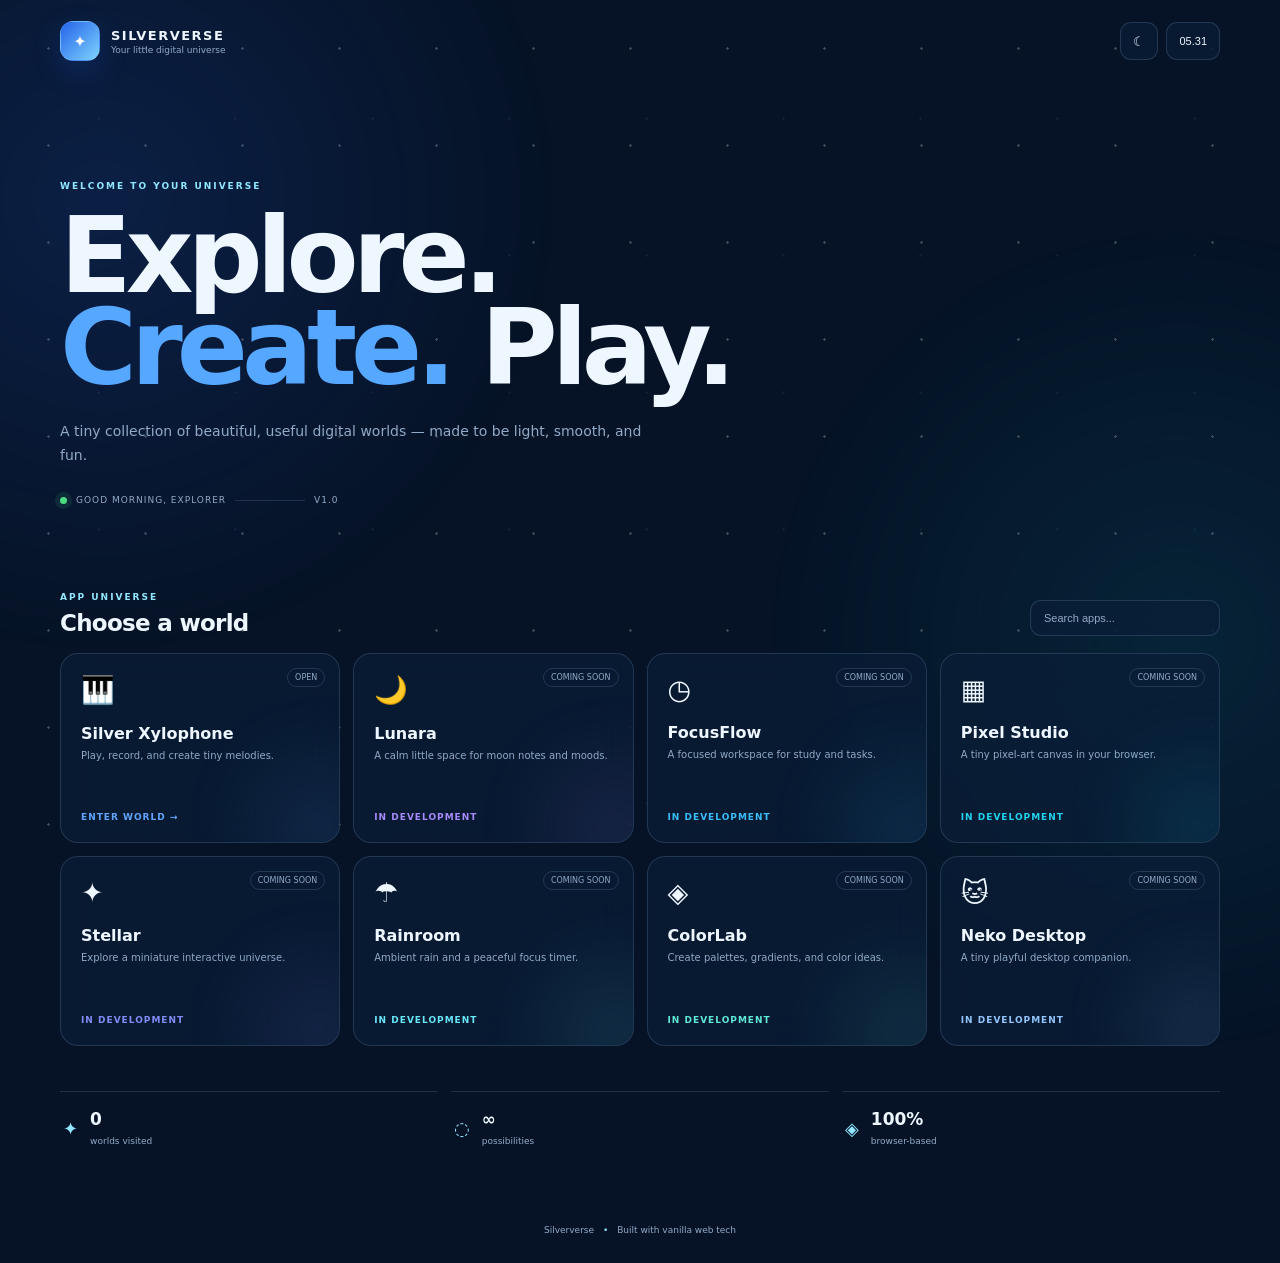
==== index.html @ 39956f0a "Add Silververse website" ====
<!DOCTYPE html>
<html lang="id">
<head>
<meta charset="UTF-8"><meta name="viewport" content="width=device-width,initial-scale=1">
<meta name="theme-color" content="#071a36"><meta name="description" content="Silververse — your little digital universe.">
<title>Silververse</title><link rel="stylesheet" href="style.css">
</head>
<body>
<div class="stars"></div><div class="nebula"></div>
<header class="topbar">
  <a class="brand" href="./"><span class="logo">✦</span><span><b>SILVERVERSE</b><small>Your little digital universe</small></span></a>
  <div class="actions"><button id="theme" class="icon">☾</button><button id="clock" class="clock">00:00</button></div>
</header>
<main>
<section class="hero">
  <span class="eyebrow">WELCOME TO YOUR UNIVERSE</span>
  <h1>Explore.<br><span>Create.</span> Play.</h1>
  <p>A tiny collection of beautiful, useful digital worlds — made to be light, smooth, and fun.</p>
  <div class="hero-line"><span class="pulse"></span><span id="greeting">System online</span><span class="line"></span><span>v1.0</span></div>
</section>
<section class="launcher">
 <div class="section-head"><div><span class="eyebrow">APP UNIVERSE</span><h2>Choose a world</h2></div><input id="search" placeholder="Search apps..." aria-label="Search apps"></div>
 <div id="apps" class="grid"></div>
</section>
<section class="stats">
 <div><span>✦</span><div><b id="visited">0</b><small>worlds visited</small></div></div>
 <div><span>◌</span><div><b>∞</b><small>possibilities</small></div></div>
 <div><span>◈</span><div><b>100%</b><small>browser-based</small></div></div>
</section>
</main>
<footer>Silververse <span>•</span> Built with vanilla web tech</footer>
<script src="app.js"></script>
</body></html>
---- style.css ----
*{box-sizing:border-box} :root{--bg:#061326;--panel:rgba(11,30,57,.68);--text:#eef7ff;--muted:#91aac7;--line:rgba(154,198,241,.17);--blue:#55a7ff;--cyan:#91e7ff}body.light{--bg:#edf6ff;--panel:rgba(255,255,255,.7);--text:#102746;--muted:#66809f;--line:rgba(60,120,180,.16);--blue:#2563eb;--cyan:#0284c7}.stars,.stars:before,.stars:after{position:fixed;inset:0;content:"";pointer-events:none}.stars{background-image:radial-gradient(circle,rgba(255,255,255,.8) 1px,transparent 1.5px);background-size:97px 97px;opacity:.28}.stars:before{background-image:radial-gradient(circle,rgba(145,231,255,.7) 1px,transparent 1.5px);background-size:137px 137px;background-position:30px 50px;opacity:.35}.nebula{position:fixed;inset:-20%;background:radial-gradient(circle at 20% 30%,rgba(37,99,235,.16),transparent 27%),radial-gradient(circle at 80% 65%,rgba(6,182,212,.1),transparent 25%);filter:blur(10px);pointer-events:none}body{margin:0;min-height:100vh;background:var(--bg);color:var(--text);font-family:Inter,system-ui,-apple-system,"Segoe UI",sans-serif}.topbar{height:82px;width:min(1160px,calc(100% - 32px));margin:auto;display:flex;align-items:center;justify-content:space-between;position:relative;z-index:2}.brand{display:flex;gap:11px;align-items:center;text-decoration:none;color:var(--text)}.logo{width:40px;height:40px;border:1px solid var(--line);border-radius:13px;display:grid;place-items:center;background:linear-gradient(135deg,#2563eb,#7dd3fc);box-shadow:0 10px 30px #2563eb33;color:#fff}.brand b{display:block;font-size:13px;letter-spacing:1.5px}.brand small{display:block;color:var(--muted);font-size:9px;margin-top:2px}.actions{display:flex;gap:8px}.icon,.clock{height:38px;border:1px solid var(--line);background:var(--panel);color:var(--text);border-radius:11px;padding:0 12px;backdrop-filter:blur(15px)}.icon{width:38px;padding:0}.clock{font-variant-numeric:tabular-nums;font-size:11px}.hero{width:min(1160px,calc(100% - 32px));margin:auto;padding:92px 0 80px;position:relative;z-index:1}.eyebrow{font-size:9px;font-weight:900;letter-spacing:2px;color:var(--cyan)}h1{font-size:clamp(52px,9vw,105px);line-height:.88;letter-spacing:-6px;margin:17px 0 25px;font-weight:900}h1 span{color:var(--blue)}.hero p{max-width:590px;color:var(--muted);line-height:1.7;font-size:14px}.hero-line{display:flex;align-items:center;gap:9px;margin-top:28px;color:var(--muted);font-size:9px;text-transform:uppercase;letter-spacing:1px}.pulse{width:7px;height:7px;border-radius:50%;background:#4ade80;box-shadow:0 0 0 5px #4ade801a}.line{height:1px;width:70px;background:var(--line)}.launcher{width:min(1160px,calc(100% - 32px));margin:auto;position:relative;z-index:1}.section-head{display:flex;justify-content:space-between;align-items:end;margin-bottom:17px}.section-head h2{margin:6px 0 0;font-size:23px;letter-spacing:-.7px}.section-head input{width:190px;border:1px solid var(--line);background:var(--panel);color:var(--text);outline:none;border-radius:11px;padding:11px 13px;font-size:11px;backdrop-filter:blur(15px)}.section-head input::placeholder{color:var(--muted)}.grid{display:grid;grid-template-columns:repeat(4,1fr);gap:13px}.app-card{position:relative;overflow:hidden;text-decoration:none;color:var(--text);border:1px solid var(--line);background:var(--panel);border-radius:18px;padding:20px;min-height:190px;backdrop-filter:blur(16px);transition:.2s;display:flex;flex-direction:column;justify-content:space-between}.app-card:hover{transform:translateY(-5px);border-color:#65b7ff55;box-shadow:0 18px 50px #0003}.app-card:after{content:"";position:absolute;width:120px;height:120px;border-radius:50%;background:var(--accent);filter:blur(45px);opacity:.13;right:-40px;bottom:-45px}.app-icon{font-size:27px}.app-card h3{margin:18px 0 5px;font-size:16px}.app-card p{margin:0;color:var(--muted);font-size:10px;line-height:1.5}.open{margin-top:15px;color:var(--accent);font-size:9px;font-weight:800;letter-spacing:1px}.badge{position:absolute;right:14px;top:14px;font-size:8px;color:var(--muted);border:1px solid var(--line);border-radius:99px;padding:4px 7px}.stats{width:min(1160px,calc(100% - 32px));margin:45px auto 0;display:grid;grid-template-columns:repeat(3,1fr);gap:13px;position:relative;z-index:1}.stats>div{display:flex;align-items:center;gap:12px;border-top:1px solid var(--line);padding:17px 3px}.stats>div>span{font-size:18px;color:var(--cyan)}.stats b{display:block;font-size:17px}.stats small{color:var(--muted);font-size:9px}.stats{font-variant-numeric:tabular-nums}footer{text-align:center;padding:60px 0 28px;color:var(--muted);font-size:9px}footer span{margin:0 6px;color:var(--cyan)}@media(max-width:800px){.grid{grid-template-columns:repeat(2,1fr)}.hero{padding:65px 0}.section-head{align-items:stretch;gap:15px;flex-direction:column}.section-head input{width:100%}}@media(max-width:480px){.topbar,.hero,.launcher,.stats{width:min(100% - 22px,1160px)}h1{font-size:57px;letter-spacing:-3.5px}.grid{grid-template-columns:1fr 1fr;gap:9px}.app-card{min-height:175px;padding:15px}.stats{grid-template-columns:1fr 1fr}.stats>div:last-child{grid-column:span 2}.clock{display:none}}
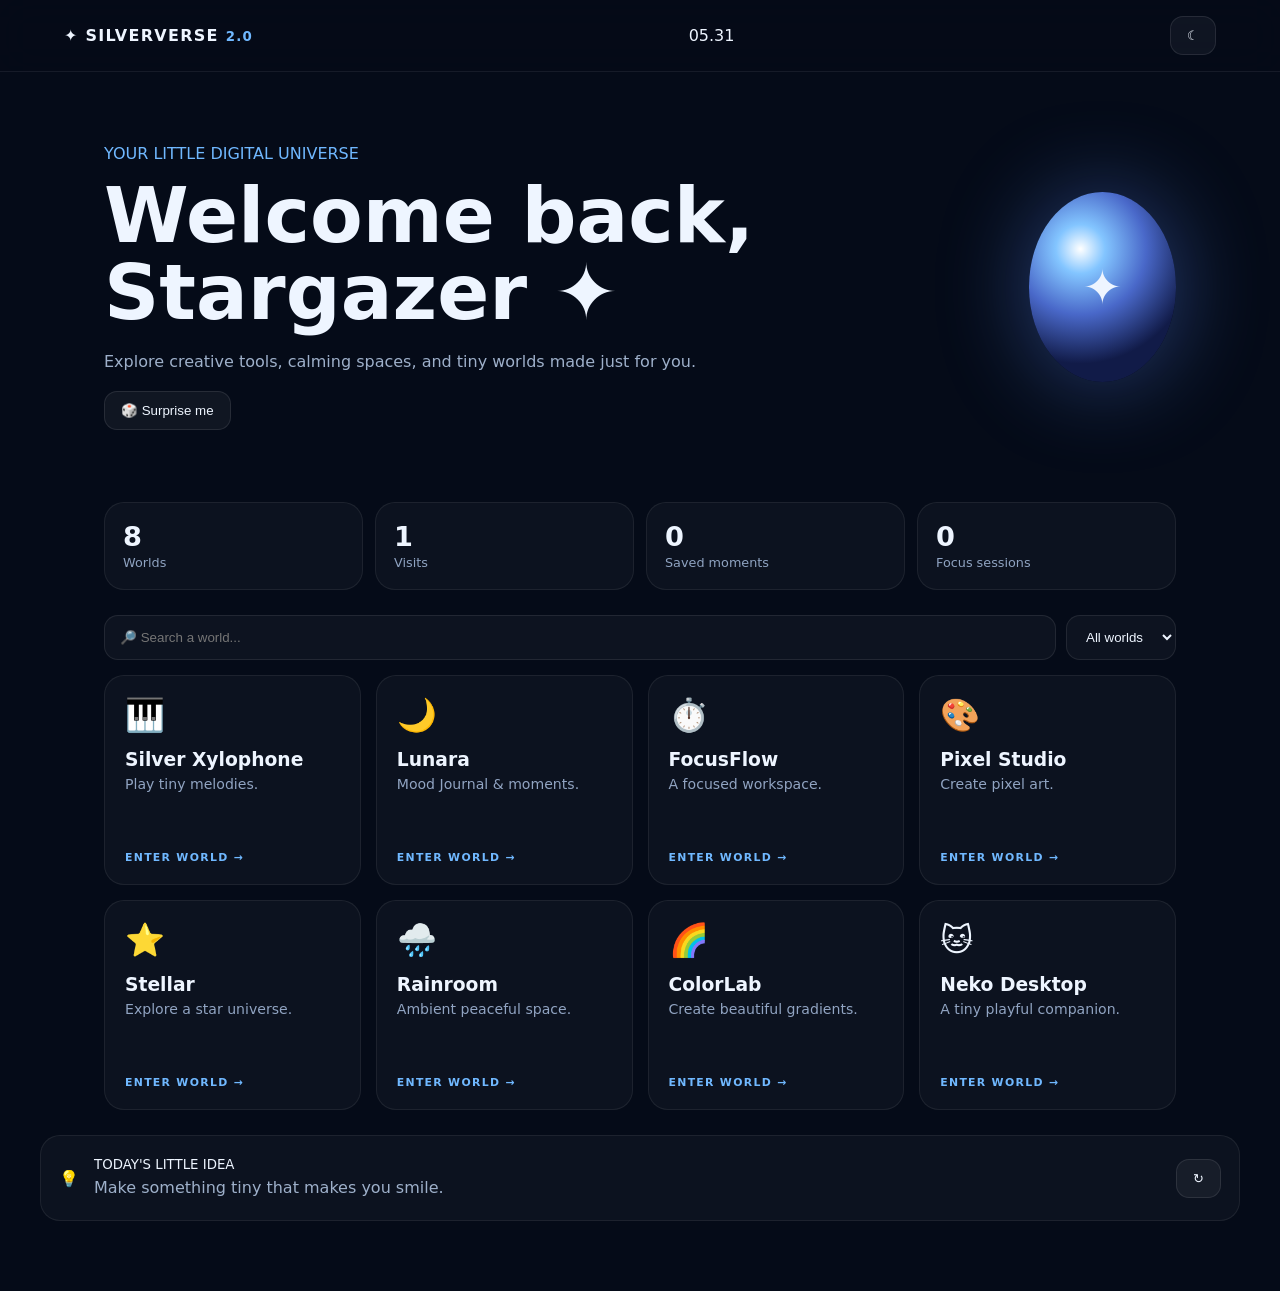
==== commit 4dba291b: "Add files via upload" ====
--- a/index.html
+++ b/index.html
@@ -1,33 +1 @@
-<!DOCTYPE html>
-<html lang="id">
-<head>
-<meta charset="UTF-8"><meta name="viewport" content="width=device-width,initial-scale=1">
-<meta name="theme-color" content="#071a36"><meta name="description" content="Silververse — your little digital universe.">
-<title>Silververse</title><link rel="stylesheet" href="style.css">
-</head>
-<body>
-<div class="stars"></div><div class="nebula"></div>
-<header class="topbar">
-  <a class="brand" href="./"><span class="logo">✦</span><span><b>SILVERVERSE</b><small>Your little digital universe</small></span></a>
-  <div class="actions"><button id="theme" class="icon">☾</button><button id="clock" class="clock">00:00</button></div>
-</header>
-<main>
-<section class="hero">
-  <span class="eyebrow">WELCOME TO YOUR UNIVERSE</span>
-  <h1>Explore.<br><span>Create.</span> Play.</h1>
-  <p>A tiny collection of beautiful, useful digital worlds — made to be light, smooth, and fun.</p>
-  <div class="hero-line"><span class="pulse"></span><span id="greeting">System online</span><span class="line"></span><span>v1.0</span></div>
-</section>
-<section class="launcher">
- <div class="section-head"><div><span class="eyebrow">APP UNIVERSE</span><h2>Choose a world</h2></div><input id="search" placeholder="Search apps..." aria-label="Search apps"></div>
- <div id="apps" class="grid"></div>
-</section>
-<section class="stats">
- <div><span>✦</span><div><b id="visited">0</b><small>worlds visited</small></div></div>
- <div><span>◌</span><div><b>∞</b><small>possibilities</small></div></div>
- <div><span>◈</span><div><b>100%</b><small>browser-based</small></div></div>
-</section>
-</main>
-<footer>Silververse <span>•</span> Built with vanilla web tech</footer>
-<script src="app.js"></script>
-</body></html>+<!doctype html><html lang="id"><head><meta charset="utf-8"><meta name="viewport" content="width=device-width,initial-scale=1"><title>Silververse 2.0</title><link rel="stylesheet" href="style.css"></head><body><header><a href="./">✦ SILVERVERSE <small>2.0</small></a><span id="clock"></span><button id="theme">☾</button></header><main><section class="hero"><div><label>YOUR LITTLE DIGITAL UNIVERSE</label><h1>Welcome back, Stargazer ✦</h1><p>Explore creative tools, calming spaces, and tiny worlds made just for you.</p><button id="surprise">🎲 Surprise me</button></div><div class="orb">✦</div></section><section class="stats"><div><b>8</b><span>Worlds</span></div><div><b id="visits">0</b><span>Visits</span></div><div><b id="moments">0</b><span>Saved moments</span></div><div><b id="focus">0</b><span>Focus sessions</span></div></section><div class="toolbar"><input id="search" placeholder="🔎 Search a world..."><select id="filter"><option value="all">All worlds</option><option value="create">Create</option><option value="calm">Calm</option><option value="focus">Focus</option><option value="play">Play</option></select></div><section id="grid" class="grid"></section><section class="idea">💡 <div><small>TODAY'S LITTLE IDEA</small><p id="idea">Make something tiny that makes you smile.</p></div><button id="newIdea">↻</button></section></main><script src="app.js"></script></body></html>
--- a/style.css
+++ b/style.css
@@ -1 +1 @@
-*{box-sizing:border-box} :root{--bg:#061326;--panel:rgba(11,30,57,.68);--text:#eef7ff;--muted:#91aac7;--line:rgba(154,198,241,.17);--blue:#55a7ff;--cyan:#91e7ff}body.light{--bg:#edf6ff;--panel:rgba(255,255,255,.7);--text:#102746;--muted:#66809f;--line:rgba(60,120,180,.16);--blue:#2563eb;--cyan:#0284c7}.stars,.stars:before,.stars:after{position:fixed;inset:0;content:"";pointer-events:none}.stars{background-image:radial-gradient(circle,rgba(255,255,255,.8) 1px,transparent 1.5px);background-size:97px 97px;opacity:.28}.stars:before{background-image:radial-gradient(circle,rgba(145,231,255,.7) 1px,transparent 1.5px);background-size:137px 137px;background-position:30px 50px;opacity:.35}.nebula{position:fixed;inset:-20%;background:radial-gradient(circle at 20% 30%,rgba(37,99,235,.16),transparent 27%),radial-gradient(circle at 80% 65%,rgba(6,182,212,.1),transparent 25%);filter:blur(10px);pointer-events:none}body{margin:0;min-height:100vh;background:var(--bg);color:var(--text);font-family:Inter,system-ui,-apple-system,"Segoe UI",sans-serif}.topbar{height:82px;width:min(1160px,calc(100% - 32px));margin:auto;display:flex;align-items:center;justify-content:space-between;position:relative;z-index:2}.brand{display:flex;gap:11px;align-items:center;text-decoration:none;color:var(--text)}.logo{width:40px;height:40px;border:1px solid var(--line);border-radius:13px;display:grid;place-items:center;background:linear-gradient(135deg,#2563eb,#7dd3fc);box-shadow:0 10px 30px #2563eb33;color:#fff}.brand b{display:block;font-size:13px;letter-spacing:1.5px}.brand small{display:block;color:var(--muted);font-size:9px;margin-top:2px}.actions{display:flex;gap:8px}.icon,.clock{height:38px;border:1px solid var(--line);background:var(--panel);color:var(--text);border-radius:11px;padding:0 12px;backdrop-filter:blur(15px)}.icon{width:38px;padding:0}.clock{font-variant-numeric:tabular-nums;font-size:11px}.hero{width:min(1160px,calc(100% - 32px));margin:auto;padding:92px 0 80px;position:relative;z-index:1}.eyebrow{font-size:9px;font-weight:900;letter-spacing:2px;color:var(--cyan)}h1{font-size:clamp(52px,9vw,105px);line-height:.88;letter-spacing:-6px;margin:17px 0 25px;font-weight:900}h1 span{color:var(--blue)}.hero p{max-width:590px;color:var(--muted);line-height:1.7;font-size:14px}.hero-line{display:flex;align-items:center;gap:9px;margin-top:28px;color:var(--muted);font-size:9px;text-transform:uppercase;letter-spacing:1px}.pulse{width:7px;height:7px;border-radius:50%;background:#4ade80;box-shadow:0 0 0 5px #4ade801a}.line{height:1px;width:70px;background:var(--line)}.launcher{width:min(1160px,calc(100% - 32px));margin:auto;position:relative;z-index:1}.section-head{display:flex;justify-content:space-between;align-items:end;margin-bottom:17px}.section-head h2{margin:6px 0 0;font-size:23px;letter-spacing:-.7px}.section-head input{width:190px;border:1px solid var(--line);background:var(--panel);color:var(--text);outline:none;border-radius:11px;padding:11px 13px;font-size:11px;backdrop-filter:blur(15px)}.section-head input::placeholder{color:var(--muted)}.grid{display:grid;grid-template-columns:repeat(4,1fr);gap:13px}.app-card{position:relative;overflow:hidden;text-decoration:none;color:var(--text);border:1px solid var(--line);background:var(--panel);border-radius:18px;padding:20px;min-height:190px;backdrop-filter:blur(16px);transition:.2s;display:flex;flex-direction:column;justify-content:space-between}.app-card:hover{transform:translateY(-5px);border-color:#65b7ff55;box-shadow:0 18px 50px #0003}.app-card:after{content:"";position:absolute;width:120px;height:120px;border-radius:50%;background:var(--accent);filter:blur(45px);opacity:.13;right:-40px;bottom:-45px}.app-icon{font-size:27px}.app-card h3{margin:18px 0 5px;font-size:16px}.app-card p{margin:0;color:var(--muted);font-size:10px;line-height:1.5}.open{margin-top:15px;color:var(--accent);font-size:9px;font-weight:800;letter-spacing:1px}.badge{position:absolute;right:14px;top:14px;font-size:8px;color:var(--muted);border:1px solid var(--line);border-radius:99px;padding:4px 7px}.stats{width:min(1160px,calc(100% - 32px));margin:45px auto 0;display:grid;grid-template-columns:repeat(3,1fr);gap:13px;position:relative;z-index:1}.stats>div{display:flex;align-items:center;gap:12px;border-top:1px solid var(--line);padding:17px 3px}.stats>div>span{font-size:18px;color:var(--cyan)}.stats b{display:block;font-size:17px}.stats small{color:var(--muted);font-size:9px}.stats{font-variant-numeric:tabular-nums}footer{text-align:center;padding:60px 0 28px;color:var(--muted);font-size:9px}footer span{margin:0 6px;color:var(--cyan)}@media(max-width:800px){.grid{grid-template-columns:repeat(2,1fr)}.hero{padding:65px 0}.section-head{align-items:stretch;gap:15px;flex-direction:column}.section-head input{width:100%}}@media(max-width:480px){.topbar,.hero,.launcher,.stats{width:min(100% - 22px,1160px)}h1{font-size:57px;letter-spacing:-3.5px}.grid{grid-template-columns:1fr 1fr;gap:9px}.app-card{min-height:175px;padding:15px}.stats{grid-template-columns:1fr 1fr}.stats>div:last-child{grid-column:span 2}.clock{display:none}}+*{box-sizing:border-box}body{margin:0;background:#050b18;color:#eef5ff;font-family:system-ui,sans-serif;min-height:100vh}header{position:sticky;top:0;z-index:3;padding:16px 5%;display:flex;justify-content:space-between;align-items:center;background:#050b18cc;backdrop-filter:blur(18px);border-bottom:1px solid #ffffff12}header a{color:inherit;text-decoration:none;font-weight:900;letter-spacing:.08em}header small,label,.badge{color:#70b8ff}.stars{}.hero{max-width:1200px;margin:auto;min-height:430px;padding:50px 5%;display:flex;align-items:center;justify-content:space-between}.hero h1{font-size:clamp(2.5rem,6vw,5rem);line-height:1;margin:15px 0}.hero p{max-width:600px;color:#9eb0ca;line-height:1.7}.orb{width:190px;height:190px;border-radius:50%;display:grid;place-items:center;font-size:3rem;background:radial-gradient(circle at 35% 30%,#fff,#83c5ff 15%,#4968c9 40%,#111b48 70%);box-shadow:0 0 90px #5b8dff66}.stats,.grid,.toolbar,.idea{max-width:1200px;margin-left:auto;margin-right:auto}.stats{display:grid;grid-template-columns:repeat(4,1fr);gap:12px;padding:0 5%}.stats div,.card,.idea{background:#ffffff08;border:1px solid #ffffff12;border-radius:20px}.stats div{padding:18px}.stats b{display:block;font-size:1.7rem}.stats span{font-size:.8rem;color:#8fa3c1}.toolbar{display:flex;gap:10px;padding:25px 5% 15px}.toolbar input,.toolbar select{padding:13px 15px;border-radius:14px;border:1px solid #ffffff16;background:#ffffff09;color:inherit;outline:none}.toolbar input{flex:1}.grid{padding:0 5%;display:grid;grid-template-columns:repeat(4,1fr);gap:15px}.card{min-height:210px;padding:20px;text-decoration:none;color:inherit;display:flex;flex-direction:column;transition:.25s}.card:hover{transform:translateY(-6px);border-color:#70b8ff55}.icon{font-size:2rem}.card h3{margin:15px 0 6px}.card p{margin:0;color:#91a4c2;font-size:.88rem}.badge{margin-top:auto;padding-top:18px;font-size:.68rem;font-weight:900;letter-spacing:.12em}.idea{margin-top:25px;margin-bottom:70px;padding:18px;display:flex;align-items:center;gap:15px}.idea p{margin:5px 0;color:#9eb0ca}.idea button{margin-left:auto}button{cursor:pointer;border:1px solid #ffffff18;border-radius:13px;padding:11px 16px;background:#ffffff0c;color:inherit}@media(max-width:850px){.grid{grid-template-columns:repeat(2,1fr)}.stats{grid-template-columns:repeat(2,1fr)}}@media(max-width:560px){.hero{display:block}.orb{margin:35px auto}.grid{grid-template-columns:1fr}.toolbar{display:block}.toolbar>*{width:100%;margin-bottom:8px}}
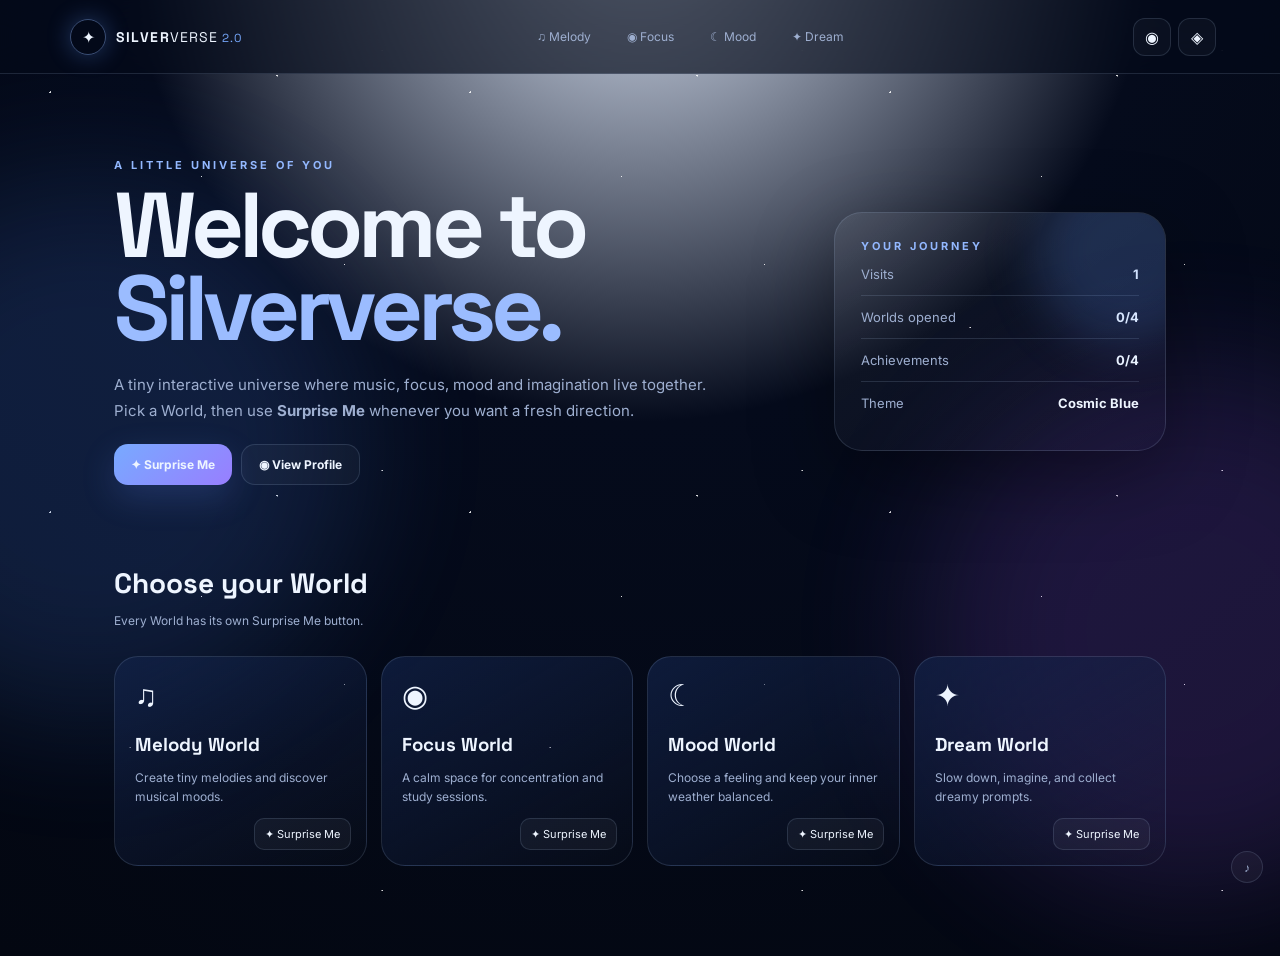
==== commit 8ed5f264: "Add files via upload" ====
--- a/index.html
+++ b/index.html
@@ -1 +1,43 @@
-<!doctype html><html lang="id"><head><meta charset="utf-8"><meta name="viewport" content="width=device-width,initial-scale=1"><title>Silververse 2.0</title><link rel="stylesheet" href="style.css"></head><body><header><a href="./">✦ SILVERVERSE <small>2.0</small></a><span id="clock"></span><button id="theme">☾</button></header><main><section class="hero"><div><label>YOUR LITTLE DIGITAL UNIVERSE</label><h1>Welcome back, Stargazer ✦</h1><p>Explore creative tools, calming spaces, and tiny worlds made just for you.</p><button id="surprise">🎲 Surprise me</button></div><div class="orb">✦</div></section><section class="stats"><div><b>8</b><span>Worlds</span></div><div><b id="visits">0</b><span>Visits</span></div><div><b id="moments">0</b><span>Saved moments</span></div><div><b id="focus">0</b><span>Focus sessions</span></div></section><div class="toolbar"><input id="search" placeholder="🔎 Search a world..."><select id="filter"><option value="all">All worlds</option><option value="create">Create</option><option value="calm">Calm</option><option value="focus">Focus</option><option value="play">Play</option></select></div><section id="grid" class="grid"></section><section class="idea">💡 <div><small>TODAY'S LITTLE IDEA</small><p id="idea">Make something tiny that makes you smile.</p></div><button id="newIdea">↻</button></section></main><script src="app.js"></script></body></html>+<!doctype html>
+<html lang="en">
+<head>
+  <meta charset="utf-8">
+  <meta name="viewport" content="width=device-width,initial-scale=1">
+  <meta name="theme-color" content="#07152f">
+  <meta name="description" content="Silververse 2.0 — an interactive collection of musical, focus, mood and dream worlds.">
+  <title>Silververse 2.0</title>
+  <link rel="stylesheet" href="style.css">
+</head>
+<body>
+  <div class="stars" aria-hidden="true"></div>
+  <div class="aurora a1" aria-hidden="true"></div>
+  <div class="aurora a2" aria-hidden="true"></div>
+
+  <header class="topbar">
+    <button class="brand" id="homeBtn" aria-label="Silververse home">
+      <span class="brand-orb">✦</span>
+      <span><b>SILVER</b>VERSE<small>2.0</small></span>
+    </button>
+    <nav id="worldNav" aria-label="World navigation"></nav>
+    <div class="top-actions">
+      <button class="icon-btn" id="profileBtn" title="Profile">◉</button>
+      <button class="icon-btn" id="themeBtn" title="Theme Studio">◈</button>
+    </div>
+  </header>
+
+  <main id="app"></main>
+
+  <div class="teleport" id="teleport" aria-hidden="true">
+    <div class="teleport-ring"></div><div class="teleport-core">✦</div>
+  </div>
+
+  <div class="modal-backdrop" id="modalBackdrop">
+    <section class="modal" id="modal" role="dialog" aria-modal="true"></section>
+  </div>
+
+  <div class="toast" id="toast"></div>
+  <div class="sound-dot" id="soundDot" title="Sound effects">♪</div>
+
+  <script src="script.js"></script>
+</body>
+</html>
--- a/style.css
+++ b/style.css
@@ -1 +1,81 @@
-*{box-sizing:border-box}body{margin:0;background:#050b18;color:#eef5ff;font-family:system-ui,sans-serif;min-height:100vh}header{position:sticky;top:0;z-index:3;padding:16px 5%;display:flex;justify-content:space-between;align-items:center;background:#050b18cc;backdrop-filter:blur(18px);border-bottom:1px solid #ffffff12}header a{color:inherit;text-decoration:none;font-weight:900;letter-spacing:.08em}header small,label,.badge{color:#70b8ff}.stars{}.hero{max-width:1200px;margin:auto;min-height:430px;padding:50px 5%;display:flex;align-items:center;justify-content:space-between}.hero h1{font-size:clamp(2.5rem,6vw,5rem);line-height:1;margin:15px 0}.hero p{max-width:600px;color:#9eb0ca;line-height:1.7}.orb{width:190px;height:190px;border-radius:50%;display:grid;place-items:center;font-size:3rem;background:radial-gradient(circle at 35% 30%,#fff,#83c5ff 15%,#4968c9 40%,#111b48 70%);box-shadow:0 0 90px #5b8dff66}.stats,.grid,.toolbar,.idea{max-width:1200px;margin-left:auto;margin-right:auto}.stats{display:grid;grid-template-columns:repeat(4,1fr);gap:12px;padding:0 5%}.stats div,.card,.idea{background:#ffffff08;border:1px solid #ffffff12;border-radius:20px}.stats div{padding:18px}.stats b{display:block;font-size:1.7rem}.stats span{font-size:.8rem;color:#8fa3c1}.toolbar{display:flex;gap:10px;padding:25px 5% 15px}.toolbar input,.toolbar select{padding:13px 15px;border-radius:14px;border:1px solid #ffffff16;background:#ffffff09;color:inherit;outline:none}.toolbar input{flex:1}.grid{padding:0 5%;display:grid;grid-template-columns:repeat(4,1fr);gap:15px}.card{min-height:210px;padding:20px;text-decoration:none;color:inherit;display:flex;flex-direction:column;transition:.25s}.card:hover{transform:translateY(-6px);border-color:#70b8ff55}.icon{font-size:2rem}.card h3{margin:15px 0 6px}.card p{margin:0;color:#91a4c2;font-size:.88rem}.badge{margin-top:auto;padding-top:18px;font-size:.68rem;font-weight:900;letter-spacing:.12em}.idea{margin-top:25px;margin-bottom:70px;padding:18px;display:flex;align-items:center;gap:15px}.idea p{margin:5px 0;color:#9eb0ca}.idea button{margin-left:auto}button{cursor:pointer;border:1px solid #ffffff18;border-radius:13px;padding:11px 16px;background:#ffffff0c;color:inherit}@media(max-width:850px){.grid{grid-template-columns:repeat(2,1fr)}.stats{grid-template-columns:repeat(2,1fr)}}@media(max-width:560px){.hero{display:block}.orb{margin:35px auto}.grid{grid-template-columns:1fr}.toolbar{display:block}.toolbar>*{width:100%;margin-bottom:8px}}+@import url('https://fonts.googleapis.com/css2?family=Inter:wght@400;500;600;700;800&family=Space+Grotesk:wght@500;600;700&display=swap');
+
+:root{
+  --bg:#050b1c;--panel:rgba(13,25,54,.72);--panel2:rgba(18,34,72,.72);
+  --text:#eef5ff;--muted:#9eafd0;--accent:#78aaff;--accent2:#b28cff;
+  --line:rgba(190,215,255,.14);--shadow:0 24px 80px rgba(0,0,0,.35);
+}
+*{box-sizing:border-box}
+html{scroll-behavior:smooth}
+body{margin:0;min-height:100vh;background:radial-gradient(circle at 50% -10%,#172f65 0,#080f27 42%,#030711 100%);color:var(--text);font-family:Inter,sans-serif;overflow-x:hidden}
+button{font:inherit;color:inherit}
+button,a{ -webkit-tap-highlight-color:transparent }
+button{cursor:pointer}
+.stars{position:fixed;inset:0;pointer-events:none;opacity:.85;z-index:-2;background-image:
+ radial-gradient(2px 2px at 12% 22%,#fff 45%,transparent 50%),
+ radial-gradient(1.5px 1.5px at 31% 78%,#fff 45%,transparent 50%),
+ radial-gradient(2px 2px at 66% 18%,#fff 45%,transparent 50%),
+ radial-gradient(1px 1px at 82% 63%,#fff 45%,transparent 50%),
+ radial-gradient(1.5px 1.5px at 91% 12%,#fff 45%,transparent 50%),
+ radial-gradient(1px 1px at 48% 42%,#fff 45%,transparent 50%);
+ background-size:420px 420px;animation:drift 28s linear infinite}
+.stars:after{content:"";position:absolute;inset:-50%;background-image:radial-gradient(1px 1px at 20% 30%,#b9d5ff 45%,transparent 50%),radial-gradient(1px 1px at 70% 60%,#fff 45%,transparent 50%);background-size:260px 260px;animation:drift 45s linear reverse infinite}
+@keyframes drift{to{transform:translate3d(80px,60px,0)}}
+.aurora{position:fixed;width:42vw;height:42vw;border-radius:50%;filter:blur(70px);opacity:.16;pointer-events:none;z-index:-1;animation:float 12s ease-in-out infinite alternate}
+.a1{background:#4f8cff;left:-14vw;top:20vh}.a2{background:#a25cff;right:-14vw;bottom:0;animation-delay:-4s}
+@keyframes float{to{transform:translate(6vw,-4vh) scale(1.12)}}
+
+.topbar{height:74px;display:flex;align-items:center;justify-content:space-between;padding:0 5vw;position:sticky;top:0;z-index:30;background:rgba(4,10,25,.65);backdrop-filter:blur(20px);border-bottom:1px solid var(--line)}
+.brand{display:flex;align-items:center;gap:10px;background:none;border:0;text-align:left}
+.brand-orb{width:36px;height:36px;border:1px solid #8eb7ff66;border-radius:50%;display:grid;place-items:center;box-shadow:0 0 24px #5f93ff55}
+.brand b{font-family:"Space Grotesk";letter-spacing:1.5px}.brand span span{font-family:"Space Grotesk"}
+.brand>span:last-child{font-family:"Space Grotesk";font-size:14px;letter-spacing:1px}.brand small{color:var(--accent);margin-left:4px}
+#worldNav{display:flex;gap:8px;align-items:center}
+.nav-world{border:1px solid transparent;background:transparent;padding:9px 13px;border-radius:999px;color:var(--muted);font-size:12px}
+.nav-world:hover,.nav-world.active{color:#fff;background:#ffffff0c;border-color:var(--line)}
+.top-actions{display:flex;gap:7px}.icon-btn{width:38px;height:38px;border:1px solid var(--line);background:#ffffff08;border-radius:12px}
+.icon-btn:hover{background:#ffffff12;transform:translateY(-1px)}
+
+#app{max-width:1180px;margin:auto;padding:44px 5vw 90px}
+.hero{padding:40px 0 30px;display:grid;grid-template-columns:1.35fr .65fr;gap:30px;align-items:center}
+.eyebrow{font-size:11px;letter-spacing:3px;text-transform:uppercase;color:#93b8ff;font-weight:700}
+h1{font-family:"Space Grotesk";font-size:clamp(48px,8vw,92px);line-height:.9;letter-spacing:-5px;margin:12px 0 22px}
+h1 span{color:#9bbcff}.lead{max-width:620px;color:var(--muted);line-height:1.75;font-size:15px}
+.hero-card{padding:26px;border:1px solid var(--line);background:linear-gradient(145deg,#ffffff0e,#ffffff03);border-radius:28px;box-shadow:var(--shadow);position:relative;overflow:hidden}
+.hero-card:before{content:"";position:absolute;width:180px;height:180px;border-radius:50%;background:#6799ff33;filter:blur(25px);right:-50px;top:-50px}
+.stat{display:flex;justify-content:space-between;padding:13px 0;border-bottom:1px solid var(--line);font-size:13px}.stat:last-child{border:0}.stat span{color:var(--muted)}
+.section-title{display:flex;justify-content:space-between;align-items:end;margin:30px 0 16px}.section-title h2{font-family:"Space Grotesk";font-size:28px;margin:0}.section-title p{color:var(--muted);font-size:12px}
+
+.world-grid{display:grid;grid-template-columns:repeat(4,1fr);gap:14px}
+.world-card{min-height:210px;padding:20px;border:1px solid var(--line);border-radius:24px;background:linear-gradient(150deg,var(--panel2),#ffffff03);position:relative;overflow:hidden;transition:.25s}
+.world-card:hover{transform:translateY(-5px);border-color:#8ab1ff55;box-shadow:0 20px 55px #0004}
+.world-icon{font-size:30px}.world-card h3{margin:20px 0 8px;font-family:"Space Grotesk"}.world-card p{font-size:12px;color:var(--muted);line-height:1.6}
+.world-card .surprise{position:absolute;bottom:15px;right:15px;border:1px solid var(--line);background:#ffffff0b;padding:8px 10px;border-radius:10px;font-size:11px}
+
+.world-view{animation:pageIn .55s cubic-bezier(.2,.8,.2,1)}@keyframes pageIn{from{opacity:0;transform:translateY(14px) scale(.99)}to{opacity:1;transform:none}}
+.world-head{display:flex;justify-content:space-between;align-items:start;gap:20px;margin:25px 0}
+.world-head h1{font-size:clamp(46px,7vw,76px);margin:5px 0 12px}.world-head .lead{max-width:650px}
+.primary,.ghost{border-radius:14px;padding:12px 17px;border:1px solid var(--line);font-weight:700;font-size:12px}
+.primary{background:linear-gradient(135deg,#78aaff,#987eff);border:0;box-shadow:0 12px 35px #668cff33}.ghost{background:#ffffff08}
+.world-toolbar{display:flex;gap:9px;flex-wrap:wrap;margin:20px 0}.toolbar-btn{border:1px solid var(--line);background:#ffffff08;padding:10px 13px;border-radius:12px;font-size:12px}
+.feature-panel{border:1px solid var(--line);background:var(--panel);border-radius:28px;padding:26px;box-shadow:var(--shadow)}
+.feature-panel h2{font-family:"Space Grotesk";margin-top:0}.feature-panel p{color:var(--muted);line-height:1.7}
+.meter{height:10px;background:#ffffff0a;border-radius:99px;overflow:hidden}.meter i{display:block;height:100%;width:0;background:linear-gradient(90deg,#70a5ff,#bd91ff);transition:width .6s}
+.mini-grid{display:grid;grid-template-columns:repeat(3,1fr);gap:12px;margin-top:15px}.mini{padding:17px;border:1px solid var(--line);border-radius:18px;background:#ffffff06}.mini b{font-family:"Space Grotesk";display:block;margin-bottom:6px}.mini span{font-size:11px;color:var(--muted)}
+
+.teleport{position:fixed;inset:0;background:#020612e8;z-index:100;display:none;place-items:center;pointer-events:none}
+.teleport.show{display:grid;animation:fade .7s ease}.teleport-ring{width:260px;height:260px;border:2px solid #91baff99;border-radius:50%;box-shadow:0 0 70px #659aff77,inset 0 0 70px #659aff44;animation:warp .7s cubic-bezier(.2,.8,.2,1)}
+.teleport-core{position:absolute;font-size:32px;color:#d8e7ff;animation:pulse .7s infinite alternate}
+@keyframes warp{from{transform:scale(.1);opacity:0}to{transform:scale(1.5);opacity:1}}@keyframes pulse{to{transform:scale(1.25);text-shadow:0 0 30px #8ab4ff}}@keyframes fade{from{opacity:0}to{opacity:1}}
+
+.modal-backdrop{position:fixed;inset:0;background:#020612b8;backdrop-filter:blur(10px);z-index:80;display:none;align-items:center;justify-content:center;padding:20px}.modal-backdrop.open{display:flex}
+.modal{width:min(650px,100%);max-height:85vh;overflow:auto;background:#0b1733;border:1px solid var(--line);border-radius:26px;padding:25px;box-shadow:var(--shadow)}
+.modal-head{display:flex;justify-content:space-between;align-items:center}.modal h2{font-family:"Space Grotesk"}.close{border:1px solid var(--line);background:#ffffff08;border-radius:10px;padding:7px 10px}
+.theme-grid{display:grid;grid-template-columns:repeat(2,1fr);gap:12px}.theme-option{padding:18px;border:1px solid var(--line);background:#ffffff06;border-radius:18px;text-align:left}.theme-option strong{display:block;margin-bottom:5px}.theme-option span{color:var(--muted);font-size:11px}
+.achievement{display:flex;gap:14px;align-items:center;padding:15px;border:1px solid var(--line);border-radius:16px;margin:9px 0}.achievement .badge{width:42px;height:42px;border-radius:14px;display:grid;place-items:center;background:#ffffff0b}.achievement.locked{opacity:.45}
+.profile-top{display:grid;grid-template-columns:1fr 1fr;gap:12px}.profile-stat{padding:18px;border:1px solid var(--line);border-radius:18px}.profile-stat b{font-size:28px;font-family:"Space Grotesk"}.profile-stat span{display:block;color:var(--muted);font-size:11px;margin-top:4px}
+.toast{position:fixed;left:50%;bottom:24px;transform:translate(-50%,20px);background:#10234b;border:1px solid #83aaff44;padding:11px 15px;border-radius:12px;font-size:12px;opacity:0;pointer-events:none;transition:.25s;z-index:120}.toast.show{opacity:1;transform:translate(-50%,0)}
+.sound-dot{position:fixed;right:17px;bottom:17px;width:32px;height:32px;border:1px solid var(--line);background:#ffffff0a;border-radius:50%;display:grid;place-items:center;font-size:12px;color:var(--muted)}
+
+@media(max-width:850px){#worldNav{display:none}.hero{grid-template-columns:1fr}.world-grid{grid-template-columns:repeat(2,1fr)}.world-head{display:block}.world-head .primary{margin-top:12px}.mini-grid{grid-template-columns:1fr}.topbar{padding:0 4vw}#app{padding:25px 4vw 80px}}
+@media(max-width:500px){h1{letter-spacing:-3px}.world-grid{grid-template-columns:1fr 1fr;gap:9px}.world-card{min-height:190px;padding:15px}.theme-grid,.profile-top{grid-template-columns:1fr}.brand>span:last-child{font-size:12px}}
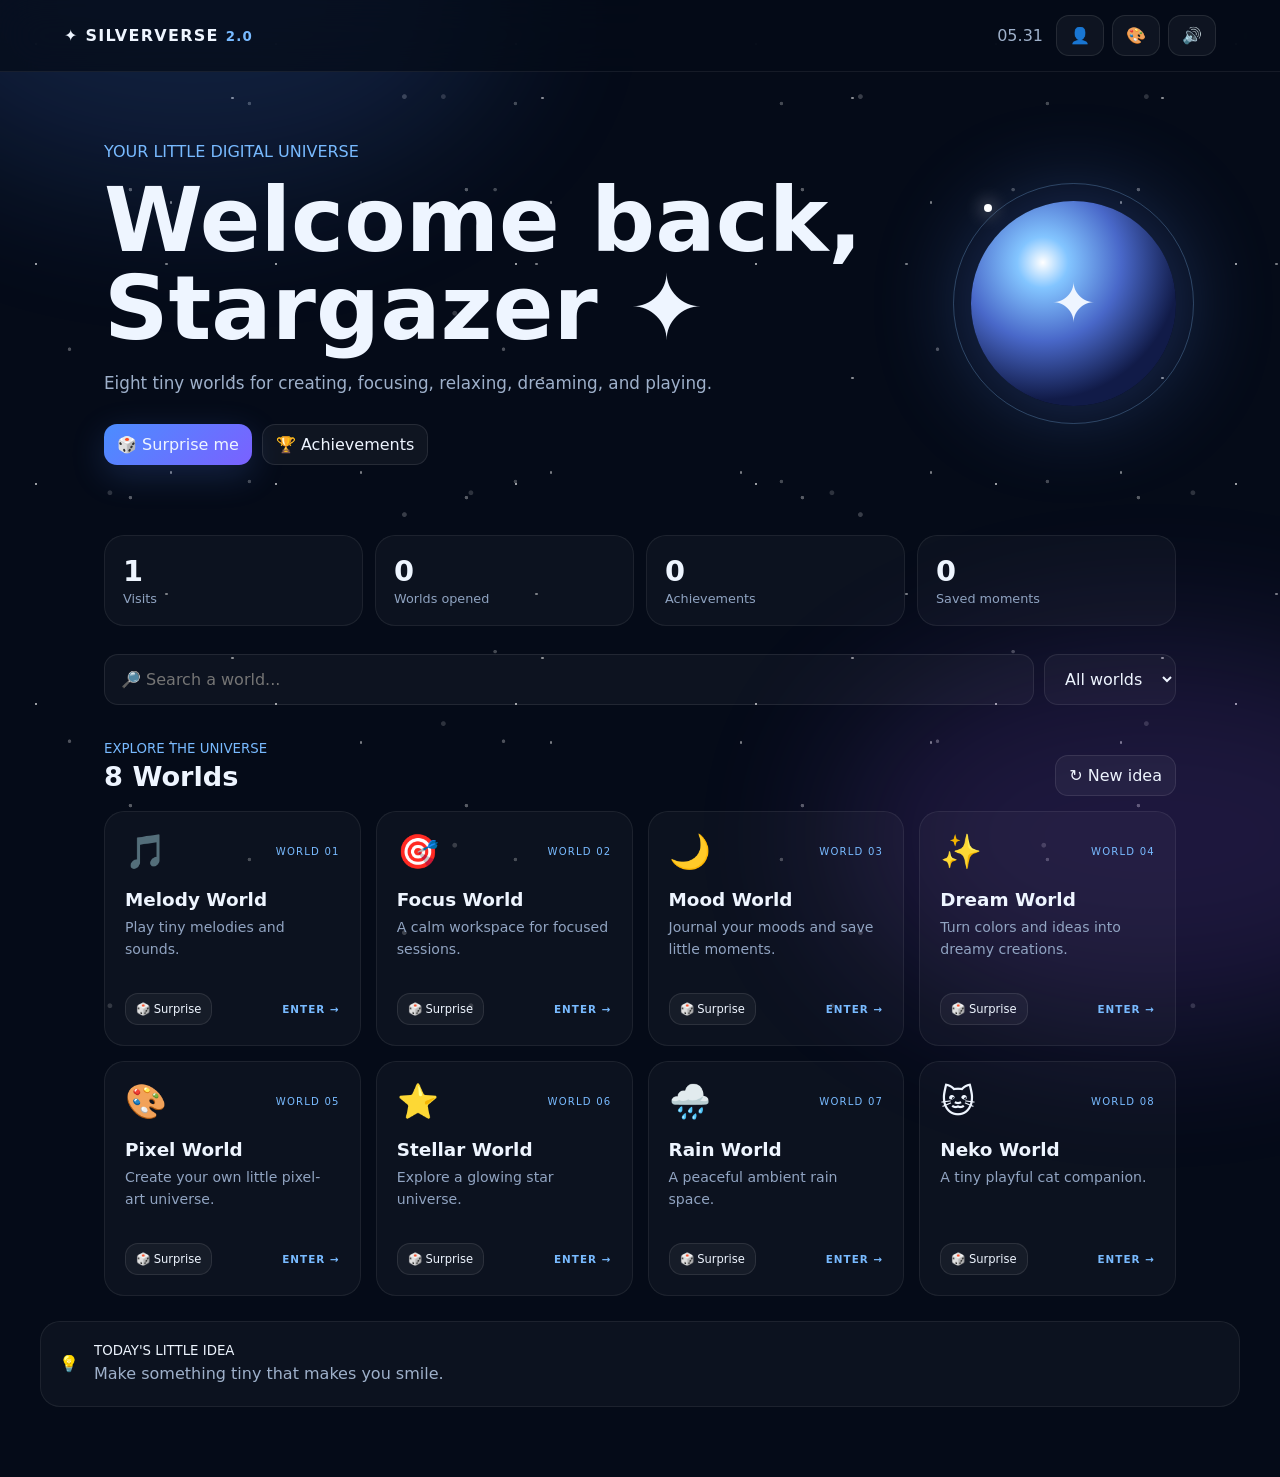
==== commit 1be40c8d: "Add files via upload" ====
--- a/index.html
+++ b/index.html
@@ -1,43 +1,32 @@
 <!doctype html>
-<html lang="en">
+<html lang="id">
 <head>
-  <meta charset="utf-8">
-  <meta name="viewport" content="width=device-width,initial-scale=1">
-  <meta name="theme-color" content="#07152f">
-  <meta name="description" content="Silververse 2.0 — an interactive collection of musical, focus, mood and dream worlds.">
-  <title>Silververse 2.0</title>
-  <link rel="stylesheet" href="style.css">
+<meta charset="utf-8"><meta name="viewport" content="width=device-width,initial-scale=1">
+<meta name="theme-color" content="#071225"><title>Silververse 2.0 — 8 Worlds</title>
+<link rel="manifest" href="manifest.json"><link rel="stylesheet" href="style.css">
 </head>
 <body>
-  <div class="stars" aria-hidden="true"></div>
-  <div class="aurora a1" aria-hidden="true"></div>
-  <div class="aurora a2" aria-hidden="true"></div>
-
-  <header class="topbar">
-    <button class="brand" id="homeBtn" aria-label="Silververse home">
-      <span class="brand-orb">✦</span>
-      <span><b>SILVER</b>VERSE<small>2.0</small></span>
-    </button>
-    <nav id="worldNav" aria-label="World navigation"></nav>
-    <div class="top-actions">
-      <button class="icon-btn" id="profileBtn" title="Profile">◉</button>
-      <button class="icon-btn" id="themeBtn" title="Theme Studio">◈</button>
-    </div>
-  </header>
-
-  <main id="app"></main>
-
-  <div class="teleport" id="teleport" aria-hidden="true">
-    <div class="teleport-ring"></div><div class="teleport-core">✦</div>
-  </div>
-
-  <div class="modal-backdrop" id="modalBackdrop">
-    <section class="modal" id="modal" role="dialog" aria-modal="true"></section>
-  </div>
-
-  <div class="toast" id="toast"></div>
-  <div class="sound-dot" id="soundDot" title="Sound effects">♪</div>
-
-  <script src="script.js"></script>
-</body>
-</html>
+<div class="starfield" aria-hidden="true"></div><div class="aurora a1"></div><div class="aurora a2"></div>
+<div id="teleport" class="teleport" aria-hidden="true"><div class="warp">✦</div><b>Entering world…</b></div>
+<header>
+  <a class="brand" href="./">✦ SILVERVERSE <small>2.0</small></a>
+  <div class="head-actions"><span id="clock"></span><button id="profile" title="Profile">👤</button><button id="theme" title="Theme Studio">🎨</button><button id="sound" title="Sound effects">🔊</button></div>
+</header>
+<main>
+<section class="hero">
+ <div class="hero-copy"><label>YOUR LITTLE DIGITAL UNIVERSE</label><h1>Welcome back, Stargazer ✦</h1>
+ <p>Eight tiny worlds for creating, focusing, relaxing, dreaming, and playing.</p>
+ <div class="hero-actions"><button class="primary" id="surprise">🎲 Surprise me</button><button id="achievementBtn">🏆 Achievements</button></div></div>
+ <div class="orb"><span>✦</span><i></i></div>
+</section>
+<section class="stats">
+ <div><b id="visits">0</b><span>Visits</span></div><div><b id="worlds">0</b><span>Worlds opened</span></div><div><b id="achievements">0</b><span>Achievements</span></div><div><b id="moments">0</b><span>Saved moments</span></div>
+</section>
+<div class="toolbar"><input id="search" placeholder="🔎 Search a world..." autocomplete="off"><select id="filter"><option value="all">All worlds</option><option value="create">Create</option><option value="calm">Calm</option><option value="focus">Focus</option><option value="play">Play</option><option value="dream">Dream</option></select></div>
+<section class="section-head"><div><small>EXPLORE THE UNIVERSE</small><h2>8 Worlds</h2></div><button id="newIdea">↻ New idea</button></section>
+<section id="grid" class="grid"></section>
+<section class="idea">💡 <div><small>TODAY'S LITTLE IDEA</small><p id="idea">Make something tiny that makes you smile.</p></div></section>
+</main>
+<div id="modal" class="modal" aria-hidden="true"><div class="modal-card"><button class="close" data-close>×</button><div id="modalContent"></div></div></div>
+<script src="app.js"></script>
+</body></html>
--- a/style.css
+++ b/style.css
@@ -1,81 +1 @@
-@import url('https://fonts.googleapis.com/css2?family=Inter:wght@400;500;600;700;800&family=Space+Grotesk:wght@500;600;700&display=swap');
-
-:root{
-  --bg:#050b1c;--panel:rgba(13,25,54,.72);--panel2:rgba(18,34,72,.72);
-  --text:#eef5ff;--muted:#9eafd0;--accent:#78aaff;--accent2:#b28cff;
-  --line:rgba(190,215,255,.14);--shadow:0 24px 80px rgba(0,0,0,.35);
-}
-*{box-sizing:border-box}
-html{scroll-behavior:smooth}
-body{margin:0;min-height:100vh;background:radial-gradient(circle at 50% -10%,#172f65 0,#080f27 42%,#030711 100%);color:var(--text);font-family:Inter,sans-serif;overflow-x:hidden}
-button{font:inherit;color:inherit}
-button,a{ -webkit-tap-highlight-color:transparent }
-button{cursor:pointer}
-.stars{position:fixed;inset:0;pointer-events:none;opacity:.85;z-index:-2;background-image:
- radial-gradient(2px 2px at 12% 22%,#fff 45%,transparent 50%),
- radial-gradient(1.5px 1.5px at 31% 78%,#fff 45%,transparent 50%),
- radial-gradient(2px 2px at 66% 18%,#fff 45%,transparent 50%),
- radial-gradient(1px 1px at 82% 63%,#fff 45%,transparent 50%),
- radial-gradient(1.5px 1.5px at 91% 12%,#fff 45%,transparent 50%),
- radial-gradient(1px 1px at 48% 42%,#fff 45%,transparent 50%);
- background-size:420px 420px;animation:drift 28s linear infinite}
-.stars:after{content:"";position:absolute;inset:-50%;background-image:radial-gradient(1px 1px at 20% 30%,#b9d5ff 45%,transparent 50%),radial-gradient(1px 1px at 70% 60%,#fff 45%,transparent 50%);background-size:260px 260px;animation:drift 45s linear reverse infinite}
-@keyframes drift{to{transform:translate3d(80px,60px,0)}}
-.aurora{position:fixed;width:42vw;height:42vw;border-radius:50%;filter:blur(70px);opacity:.16;pointer-events:none;z-index:-1;animation:float 12s ease-in-out infinite alternate}
-.a1{background:#4f8cff;left:-14vw;top:20vh}.a2{background:#a25cff;right:-14vw;bottom:0;animation-delay:-4s}
-@keyframes float{to{transform:translate(6vw,-4vh) scale(1.12)}}
-
-.topbar{height:74px;display:flex;align-items:center;justify-content:space-between;padding:0 5vw;position:sticky;top:0;z-index:30;background:rgba(4,10,25,.65);backdrop-filter:blur(20px);border-bottom:1px solid var(--line)}
-.brand{display:flex;align-items:center;gap:10px;background:none;border:0;text-align:left}
-.brand-orb{width:36px;height:36px;border:1px solid #8eb7ff66;border-radius:50%;display:grid;place-items:center;box-shadow:0 0 24px #5f93ff55}
-.brand b{font-family:"Space Grotesk";letter-spacing:1.5px}.brand span span{font-family:"Space Grotesk"}
-.brand>span:last-child{font-family:"Space Grotesk";font-size:14px;letter-spacing:1px}.brand small{color:var(--accent);margin-left:4px}
-#worldNav{display:flex;gap:8px;align-items:center}
-.nav-world{border:1px solid transparent;background:transparent;padding:9px 13px;border-radius:999px;color:var(--muted);font-size:12px}
-.nav-world:hover,.nav-world.active{color:#fff;background:#ffffff0c;border-color:var(--line)}
-.top-actions{display:flex;gap:7px}.icon-btn{width:38px;height:38px;border:1px solid var(--line);background:#ffffff08;border-radius:12px}
-.icon-btn:hover{background:#ffffff12;transform:translateY(-1px)}
-
-#app{max-width:1180px;margin:auto;padding:44px 5vw 90px}
-.hero{padding:40px 0 30px;display:grid;grid-template-columns:1.35fr .65fr;gap:30px;align-items:center}
-.eyebrow{font-size:11px;letter-spacing:3px;text-transform:uppercase;color:#93b8ff;font-weight:700}
-h1{font-family:"Space Grotesk";font-size:clamp(48px,8vw,92px);line-height:.9;letter-spacing:-5px;margin:12px 0 22px}
-h1 span{color:#9bbcff}.lead{max-width:620px;color:var(--muted);line-height:1.75;font-size:15px}
-.hero-card{padding:26px;border:1px solid var(--line);background:linear-gradient(145deg,#ffffff0e,#ffffff03);border-radius:28px;box-shadow:var(--shadow);position:relative;overflow:hidden}
-.hero-card:before{content:"";position:absolute;width:180px;height:180px;border-radius:50%;background:#6799ff33;filter:blur(25px);right:-50px;top:-50px}
-.stat{display:flex;justify-content:space-between;padding:13px 0;border-bottom:1px solid var(--line);font-size:13px}.stat:last-child{border:0}.stat span{color:var(--muted)}
-.section-title{display:flex;justify-content:space-between;align-items:end;margin:30px 0 16px}.section-title h2{font-family:"Space Grotesk";font-size:28px;margin:0}.section-title p{color:var(--muted);font-size:12px}
-
-.world-grid{display:grid;grid-template-columns:repeat(4,1fr);gap:14px}
-.world-card{min-height:210px;padding:20px;border:1px solid var(--line);border-radius:24px;background:linear-gradient(150deg,var(--panel2),#ffffff03);position:relative;overflow:hidden;transition:.25s}
-.world-card:hover{transform:translateY(-5px);border-color:#8ab1ff55;box-shadow:0 20px 55px #0004}
-.world-icon{font-size:30px}.world-card h3{margin:20px 0 8px;font-family:"Space Grotesk"}.world-card p{font-size:12px;color:var(--muted);line-height:1.6}
-.world-card .surprise{position:absolute;bottom:15px;right:15px;border:1px solid var(--line);background:#ffffff0b;padding:8px 10px;border-radius:10px;font-size:11px}
-
-.world-view{animation:pageIn .55s cubic-bezier(.2,.8,.2,1)}@keyframes pageIn{from{opacity:0;transform:translateY(14px) scale(.99)}to{opacity:1;transform:none}}
-.world-head{display:flex;justify-content:space-between;align-items:start;gap:20px;margin:25px 0}
-.world-head h1{font-size:clamp(46px,7vw,76px);margin:5px 0 12px}.world-head .lead{max-width:650px}
-.primary,.ghost{border-radius:14px;padding:12px 17px;border:1px solid var(--line);font-weight:700;font-size:12px}
-.primary{background:linear-gradient(135deg,#78aaff,#987eff);border:0;box-shadow:0 12px 35px #668cff33}.ghost{background:#ffffff08}
-.world-toolbar{display:flex;gap:9px;flex-wrap:wrap;margin:20px 0}.toolbar-btn{border:1px solid var(--line);background:#ffffff08;padding:10px 13px;border-radius:12px;font-size:12px}
-.feature-panel{border:1px solid var(--line);background:var(--panel);border-radius:28px;padding:26px;box-shadow:var(--shadow)}
-.feature-panel h2{font-family:"Space Grotesk";margin-top:0}.feature-panel p{color:var(--muted);line-height:1.7}
-.meter{height:10px;background:#ffffff0a;border-radius:99px;overflow:hidden}.meter i{display:block;height:100%;width:0;background:linear-gradient(90deg,#70a5ff,#bd91ff);transition:width .6s}
-.mini-grid{display:grid;grid-template-columns:repeat(3,1fr);gap:12px;margin-top:15px}.mini{padding:17px;border:1px solid var(--line);border-radius:18px;background:#ffffff06}.mini b{font-family:"Space Grotesk";display:block;margin-bottom:6px}.mini span{font-size:11px;color:var(--muted)}
-
-.teleport{position:fixed;inset:0;background:#020612e8;z-index:100;display:none;place-items:center;pointer-events:none}
-.teleport.show{display:grid;animation:fade .7s ease}.teleport-ring{width:260px;height:260px;border:2px solid #91baff99;border-radius:50%;box-shadow:0 0 70px #659aff77,inset 0 0 70px #659aff44;animation:warp .7s cubic-bezier(.2,.8,.2,1)}
-.teleport-core{position:absolute;font-size:32px;color:#d8e7ff;animation:pulse .7s infinite alternate}
-@keyframes warp{from{transform:scale(.1);opacity:0}to{transform:scale(1.5);opacity:1}}@keyframes pulse{to{transform:scale(1.25);text-shadow:0 0 30px #8ab4ff}}@keyframes fade{from{opacity:0}to{opacity:1}}
-
-.modal-backdrop{position:fixed;inset:0;background:#020612b8;backdrop-filter:blur(10px);z-index:80;display:none;align-items:center;justify-content:center;padding:20px}.modal-backdrop.open{display:flex}
-.modal{width:min(650px,100%);max-height:85vh;overflow:auto;background:#0b1733;border:1px solid var(--line);border-radius:26px;padding:25px;box-shadow:var(--shadow)}
-.modal-head{display:flex;justify-content:space-between;align-items:center}.modal h2{font-family:"Space Grotesk"}.close{border:1px solid var(--line);background:#ffffff08;border-radius:10px;padding:7px 10px}
-.theme-grid{display:grid;grid-template-columns:repeat(2,1fr);gap:12px}.theme-option{padding:18px;border:1px solid var(--line);background:#ffffff06;border-radius:18px;text-align:left}.theme-option strong{display:block;margin-bottom:5px}.theme-option span{color:var(--muted);font-size:11px}
-.achievement{display:flex;gap:14px;align-items:center;padding:15px;border:1px solid var(--line);border-radius:16px;margin:9px 0}.achievement .badge{width:42px;height:42px;border-radius:14px;display:grid;place-items:center;background:#ffffff0b}.achievement.locked{opacity:.45}
-.profile-top{display:grid;grid-template-columns:1fr 1fr;gap:12px}.profile-stat{padding:18px;border:1px solid var(--line);border-radius:18px}.profile-stat b{font-size:28px;font-family:"Space Grotesk"}.profile-stat span{display:block;color:var(--muted);font-size:11px;margin-top:4px}
-.toast{position:fixed;left:50%;bottom:24px;transform:translate(-50%,20px);background:#10234b;border:1px solid #83aaff44;padding:11px 15px;border-radius:12px;font-size:12px;opacity:0;pointer-events:none;transition:.25s;z-index:120}.toast.show{opacity:1;transform:translate(-50%,0)}
-.sound-dot{position:fixed;right:17px;bottom:17px;width:32px;height:32px;border:1px solid var(--line);background:#ffffff0a;border-radius:50%;display:grid;place-items:center;font-size:12px;color:var(--muted)}
-
-@media(max-width:850px){#worldNav{display:none}.hero{grid-template-columns:1fr}.world-grid{grid-template-columns:repeat(2,1fr)}.world-head{display:block}.world-head .primary{margin-top:12px}.mini-grid{grid-template-columns:1fr}.topbar{padding:0 4vw}#app{padding:25px 4vw 80px}}
-@media(max-width:500px){h1{letter-spacing:-3px}.world-grid{grid-template-columns:1fr 1fr;gap:9px}.world-card{min-height:190px;padding:15px}.theme-grid,.profile-top{grid-template-columns:1fr}.brand>span:last-child{font-size:12px}}
+*{box-sizing:border-box}html{scroll-behavior:smooth}body{margin:0;min-height:100vh;color:#eef5ff;background:#050b18;font-family:Inter,system-ui,-apple-system,BlinkMacSystemFont,"Segoe UI",sans-serif;overflow-x:hidden}body[data-theme=aurora]{background:#07131a}body[data-theme=moonlight]{background:#080b18}body[data-theme=nebula]{background:#0e081a}button,input,select{font:inherit}.starfield,.starfield:before,.starfield:after{position:fixed;inset:0;pointer-events:none;z-index:-3;background-image:radial-gradient(1px 1px at 15% 20%,#fff9 1px,transparent 1.5px),radial-gradient(1px 1px at 75% 35%,#fff8 1px,transparent 1.5px),radial-gradient(1px 1px at 45% 80%,#fff7 1px,transparent 1.5px),radial-gradient(1px 1px at 90% 75%,#fff7 1px,transparent 1.5px);background-size:240px 220px,310px 280px,370px 330px,190px 270px;animation:drift 35s linear infinite}.starfield:before{content:"";opacity:.55;transform:scale(1.4);animation:drift 55s linear reverse infinite}.starfield:after{content:"";opacity:.35;transform:scale(1.9);animation:drift 80s linear infinite}.aurora{position:fixed;width:50vw;height:30vw;border-radius:50%;filter:blur(80px);opacity:.16;pointer-events:none;z-index:-2;background:#4f8cff}.a1{top:-15vw;left:-10vw}.a2{right:-15vw;bottom:-10vw;background:#9d5cff}.brand{color:inherit;text-decoration:none;font-weight:900;letter-spacing:.08em}.brand small,label,.badge,.modal-kicker,.world-no,.section-head small{color:#78baff}header{position:sticky;top:0;z-index:10;padding:15px 5%;display:flex;justify-content:space-between;align-items:center;background:#050b18bb;backdrop-filter:blur(20px);border-bottom:1px solid #ffffff12}.head-actions{display:flex;gap:8px;align-items:center}.head-actions button,button{cursor:pointer;color:inherit;border:1px solid #ffffff18;border-radius:13px;padding:10px 13px;background:#ffffff0b}.head-actions button:hover,button:hover{background:#ffffff16}#clock{font-variant-numeric:tabular-nums;color:#9eb0ca;margin-right:5px}.hero{max-width:1200px;margin:auto;min-height:440px;padding:70px 5%;display:flex;align-items:center;justify-content:space-between}.hero h1{font-size:clamp(2.7rem,7vw,5.6rem);line-height:.98;margin:16px 0;max-width:760px}.hero p{max-width:620px;color:#9eb0ca;line-height:1.75;font-size:1.05rem}.hero-actions{display:flex;gap:10px;flex-wrap:wrap;margin-top:25px}.primary{background:linear-gradient(135deg,#4b8dff,#7a61ff);border:0;box-shadow:0 10px 35px #5b8dff33}.orb{position:relative;width:205px;height:205px;flex:none;border-radius:50%;display:grid;place-items:center;font-size:3.4rem;background:radial-gradient(circle at 35% 30%,#fff,#83c5ff 13%,#4968c9 40%,#111b48 70%);box-shadow:0 0 100px #5b8dff55;animation:float 5s ease-in-out infinite}.orb i{position:absolute;inset:-18px;border:1px solid #8bc7ff44;border-radius:50%;animation:spin 10s linear infinite}.orb i:after{content:"";position:absolute;width:8px;height:8px;border-radius:50%;background:#fff;top:20px;left:30px;box-shadow:0 0 18px #fff}.stats,.toolbar,.grid,.idea,.section-head{max-width:1200px;margin-left:auto;margin-right:auto}.stats{display:grid;grid-template-columns:repeat(4,1fr);gap:12px;padding:0 5%}.stats div,.card,.idea{background:#ffffff08;border:1px solid #ffffff12;border-radius:20px}.stats div{padding:18px}.stats b{display:block;font-size:1.8rem}.stats span{font-size:.8rem;color:#8fa3c1}.toolbar{display:flex;gap:10px;padding:28px 5% 18px}.toolbar input,.toolbar select{padding:14px 16px;border-radius:14px;border:1px solid #ffffff16;background:#ffffff09;color:inherit;outline:none}.toolbar input{flex:1}.toolbar select option{background:#10182a}.section-head{padding:15px 5%;display:flex;align-items:end;justify-content:space-between}.section-head h2{margin:4px 0;font-size:1.7rem}.grid{padding:0 5%;display:grid;grid-template-columns:repeat(4,1fr);gap:15px}.card{min-height:235px;padding:20px;text-decoration:none;color:inherit;display:flex;flex-direction:column;transition:.25s;cursor:pointer;position:relative;overflow:hidden}.card:before{content:"";position:absolute;inset:0;background:radial-gradient(circle at 90% 10%,#78baff12,transparent 40%);opacity:0;transition:.25s}.card:hover{transform:translateY(-7px);border-color:#70b8ff55;box-shadow:0 15px 50px #0005}.card:hover:before{opacity:1}.card-top,.card-foot{display:flex;justify-content:space-between;align-items:center;gap:10px}.icon{font-size:2.1rem}.world-no{font-size:.63rem;letter-spacing:.12em}.card h3{margin:18px 0 7px;font-size:1.15rem}.card p{margin:0;color:#91a4c2;font-size:.88rem;line-height:1.55}.card-foot{margin-top:auto;padding-top:20px}.badge{font-size:.65rem;font-weight:900;letter-spacing:.1em}.surprise-mini{font-size:.72rem;padding:8px 10px}.idea{margin-top:25px;margin-bottom:70px;padding:18px;display:flex;align-items:center;gap:15px}.idea p{margin:5px 0;color:#9eb0ca}.toast{position:fixed;left:50%;bottom:28px;transform:translate(-50%,20px);opacity:0;z-index:30;padding:13px 18px;border:1px solid #ffffff18;background:#111a2be8;backdrop-filter:blur(18px);border-radius:15px;box-shadow:0 15px 50px #0006;transition:.25s;pointer-events:none}.toast.show{opacity:1;transform:translate(-50%,0)}.modal{position:fixed;inset:0;z-index:40;background:#020612aa;backdrop-filter:blur(12px);display:none;place-items:center;padding:20px}.modal.show{display:grid}.modal-card{width:min(650px,100%);max-height:85vh;overflow:auto;padding:28px;border:1px solid #ffffff18;border-radius:25px;background:#0b1324f2;box-shadow:0 30px 100px #0008;position:relative}.close{position:absolute;right:15px;top:15px;font-size:1.3rem}.modal-card h2{font-size:2rem;margin:8px 0 20px}.profile-grid{display:grid;grid-template-columns:repeat(3,1fr);gap:10px}.profile-grid div{padding:18px;border-radius:16px;background:#ffffff08}.profile-grid b{display:block;font-size:1.5rem}.profile-grid span,.muted{color:#8fa3c1;font-size:.85rem}.ach-list{display:grid;gap:8px}.ach{display:flex;gap:12px;align-items:center;padding:12px;border-radius:15px;background:#ffffff06;opacity:.48}.ach.unlocked{opacity:1;background:#ffffff0c}.ach span{font-size:1.3rem}.ach small{display:block;color:#8fa3c1;margin-top:2px}.themes{display:grid;grid-template-columns:1fr 1fr;gap:10px}.theme-card{display:flex;align-items:center;gap:12px;text-align:left;padding:16px}.theme-card span{font-size:1.5rem}.theme-card.active{border-color:#78baff88;background:#78baff12}.teleport{position:fixed;inset:0;z-index:100;background:#02040c;display:none;place-items:center;text-align:center}.teleport.show{display:grid;animation:warpIn .42s ease}.warp{font-size:5rem;animation:warpSpin .42s ease}.teleport b{position:absolute;margin-top:180px;letter-spacing:.1em}.empty{grid-column:1/-1;padding:50px;text-align:center;color:#8fa3c1}@keyframes drift{to{background-position:240px 220px, -310px 280px,370px -330px,-190px 270px}}@keyframes float{50%{transform:translateY(-12px)}}@keyframes spin{to{transform:rotate(360deg)}}@keyframes warpIn{from{opacity:0}to{opacity:1}}@keyframes warpSpin{from{transform:scale(.2) rotate(0);opacity:0}to{transform:scale(1) rotate(360deg);opacity:1}}@media(max-width:900px){.grid{grid-template-columns:repeat(2,1fr)}.stats{grid-template-columns:repeat(2,1fr)}.hero{gap:30px}.orb{width:170px;height:170px}}@media(max-width:620px){header{padding:13px 4%}.head-actions #clock{display:none}.hero{display:block;padding-top:48px;min-height:auto}.hero h1{font-size:clamp(2.5rem,14vw,4rem)}.orb{margin:45px auto 15px}.toolbar{display:block}.toolbar>*{width:100%;margin-bottom:8px}.grid{grid-template-columns:1fr;padding-left:4%;padding-right:4%}.stats,.toolbar,.section-head,.idea{margin-left:4%;margin-right:4%;padding-left:0;padding-right:0}.stats{grid-template-columns:1fr 1fr}.section-head{padding-top:18px}.themes{grid-template-columns:1fr}.modal-card{padding:23px}.profile-grid{grid-template-columns:1fr 1fr 1fr}.brand{font-size:.86rem}.card{min-height:215px}}
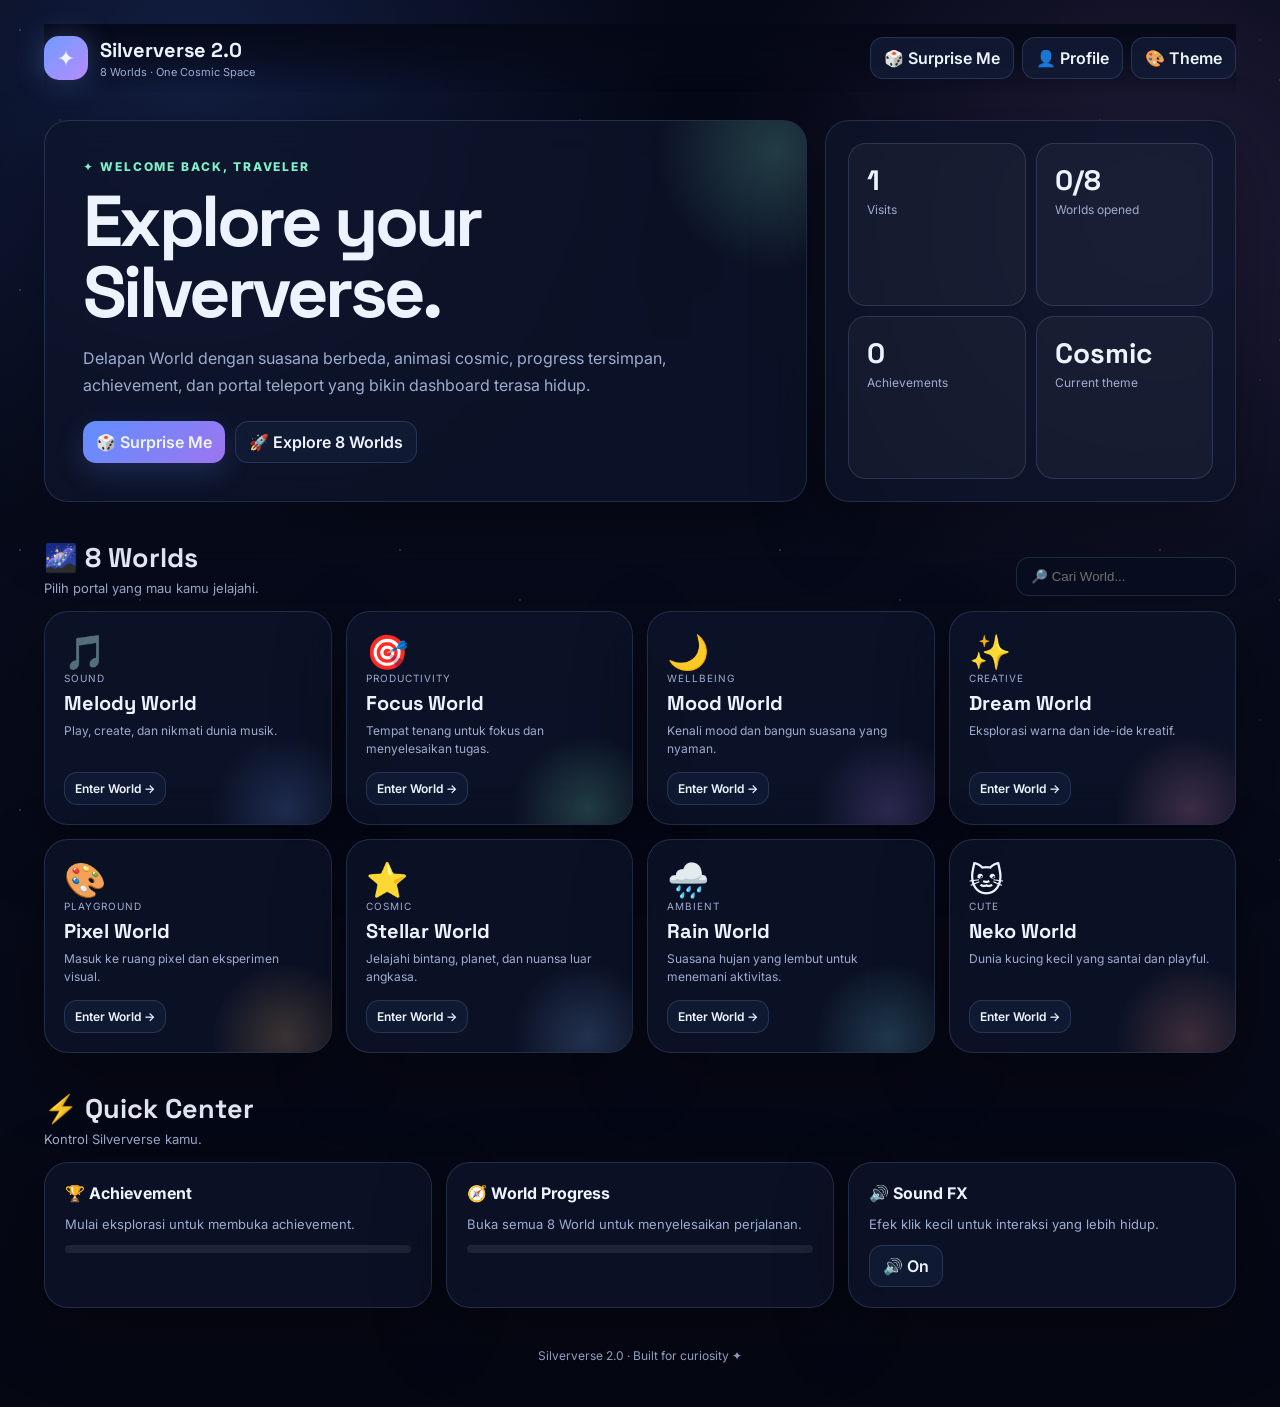
==== commit b1718b56: "Add files via upload" ====
--- a/index.html
+++ b/index.html
@@ -1,32 +1,198 @@
 <!doctype html>
 <html lang="id">
 <head>
-<meta charset="utf-8"><meta name="viewport" content="width=device-width,initial-scale=1">
-<meta name="theme-color" content="#071225"><title>Silververse 2.0 — 8 Worlds</title>
-<link rel="manifest" href="manifest.json"><link rel="stylesheet" href="style.css">
+<meta charset="utf-8">
+<meta name="viewport" content="width=device-width, initial-scale=1">
+<title>Silververse 2.0 — Cosmic Dashboard</title>
+<meta name="description" content="Silververse 2.0 — 8 Worlds cosmic productivity playground.">
+<link rel="preconnect" href="https://fonts.googleapis.com">
+<link rel="preconnect" href="https://fonts.gstatic.com" crossorigin>
+<link href="https://fonts.googleapis.com/css2?family=Inter:wght@400;500;600;700;800&family=Space+Grotesk:wght@500;600;700&display=swap" rel="stylesheet">
+<style>
+:root{
+ --bg:#050816;--panel:rgba(14,21,43,.72);--panel2:rgba(18,29,57,.86);--line:rgba(160,190,255,.16);
+ --text:#eef4ff;--muted:#9eacd0;--accent:#7aa8ff;--accent2:#b58cff;--good:#7ff0c7;
+ --shadow:0 24px 70px rgba(0,0,0,.35);--radius:24px;
+}
+*{box-sizing:border-box} html{scroll-behavior:smooth}
+body{margin:0;color:var(--text);font-family:Inter,system-ui,sans-serif;background:
+radial-gradient(circle at 15% 5%,rgba(75,125,255,.18),transparent 28%),
+radial-gradient(circle at 90% 15%,rgba(181,140,255,.15),transparent 26%),
+linear-gradient(180deg,#050816 0%,#070b1b 45%,#050713 100%);min-height:100vh;overflow-x:hidden}
+#stars,#stars2{position:fixed;inset:0;pointer-events:none;z-index:-1;background-repeat:repeat}
+#stars{background-image:radial-gradient(1px 1px at 20px 30px,#fff,transparent),radial-gradient(1px 1px at 140px 80px,#a8c8ff,transparent),radial-gradient(1px 1px at 300px 160px,#fff,transparent);background-size:380px 260px;opacity:.55;animation:drift 34s linear infinite}
+#stars2{background-image:radial-gradient(1px 1px at 60px 120px,#fff,transparent),radial-gradient(1px 1px at 220px 40px,#bda7ff,transparent);background-size:520px 340px;opacity:.3;animation:drift 52s linear infinite reverse}
+@keyframes drift{to{transform:translate3d(-380px,260px,0)}}
+.wrap{max-width:1240px;margin:auto;padding:24px}
+.top{display:flex;align-items:center;justify-content:space-between;gap:18px;position:sticky;top:0;z-index:20;padding:12px 0;background:linear-gradient(180deg,rgba(5,8,22,.92),rgba(5,8,22,.62),transparent);backdrop-filter:blur(10px)}
+.brand{display:flex;align-items:center;gap:12px}.logo{width:44px;height:44px;border-radius:15px;display:grid;place-items:center;font-size:22px;background:linear-gradient(135deg,#6f9cff,#b78bff);box-shadow:0 0 30px rgba(122,168,255,.3)}
+.brand b{font-family:"Space Grotesk";font-size:20px}.brand small{display:block;color:var(--muted);font-size:11px;margin-top:2px}
+.actions{display:flex;gap:8px;flex-wrap:wrap;justify-content:flex-end}
+button{border:1px solid var(--line);color:var(--text);background:rgba(20,30,58,.72);padding:10px 13px;border-radius:13px;cursor:pointer;font:inherit;font-weight:600;transition:.2s}
+button:hover{transform:translateY(-2px);border-color:rgba(140,180,255,.45);background:rgba(31,46,84,.9)}
+.primary{background:linear-gradient(135deg,#5f8fff,#9e75ef);border:0;box-shadow:0 10px 28px rgba(98,135,255,.2)}
+.hero{display:grid;grid-template-columns:1.3fr .7fr;gap:18px;margin-top:28px}
+.card{background:var(--panel);border:1px solid var(--line);border-radius:var(--radius);box-shadow:var(--shadow);backdrop-filter:blur(18px)}
+.heroMain{padding:38px;position:relative;overflow:hidden}
+.heroMain:after{content:"";position:absolute;width:260px;height:260px;border-radius:50%;right:-100px;top:-100px;background:radial-gradient(circle,rgba(127,240,199,.2),transparent 65%)}
+.eyebrow{color:var(--good);font-size:12px;font-weight:800;letter-spacing:.16em;text-transform:uppercase}
+h1{font-family:"Space Grotesk";font-size:clamp(38px,6vw,72px);line-height:.98;margin:12px 0 18px;letter-spacing:-.05em}
+.heroMain p{max-width:700px;color:var(--muted);font-size:16px;line-height:1.7;margin:0 0 22px}
+.heroBtns{display:flex;gap:10px;flex-wrap:wrap}
+.stats{padding:22px;display:grid;grid-template-columns:1fr 1fr;gap:10px}
+.stat{padding:18px;border-radius:18px;background:rgba(255,255,255,.035);border:1px solid var(--line)}
+.stat strong{display:block;font-size:28px;font-family:"Space Grotesk"}.stat span{color:var(--muted);font-size:12px}
+.sectionHead{display:flex;align-items:end;justify-content:space-between;gap:15px;margin:38px 0 15px}
+.sectionHead h2{font-family:"Space Grotesk";font-size:27px;margin:0}.sectionHead p{margin:5px 0 0;color:var(--muted);font-size:13px}
+.tools{display:flex;gap:9px;flex-wrap:wrap}.search{min-width:220px;padding:11px 14px;border-radius:13px;border:1px solid var(--line);outline:none;background:rgba(10,16,34,.75);color:var(--text)}
+.worlds{display:grid;grid-template-columns:repeat(4,1fr);gap:14px}
+.world{padding:19px;min-height:190px;display:flex;flex-direction:column;justify-content:space-between;position:relative;overflow:hidden;cursor:pointer;transition:.25s}
+.world:hover{transform:translateY(-6px) scale(1.01);border-color:rgba(150,190,255,.4);box-shadow:0 28px 70px rgba(0,0,0,.45)}
+.world:before{content:"";position:absolute;inset:auto -30px -60px auto;width:150px;height:150px;border-radius:50%;background:radial-gradient(circle,var(--wc),transparent 70%);opacity:.2}
+.icon{font-size:34px}.tag{font-size:10px;letter-spacing:.1em;color:var(--muted);text-transform:uppercase}.world h3{margin:6px 0;font-family:"Space Grotesk";font-size:20px}.world p{color:var(--muted);font-size:12px;line-height:1.5;margin:0}.go{align-self:flex-start;margin-top:14px;font-size:12px;padding:8px 10px}
+.quick{display:grid;grid-template-columns:repeat(3,1fr);gap:14px;margin-top:14px}.quick .card{padding:20px}
+.progress{height:8px;background:rgba(255,255,255,.08);border-radius:10px;overflow:hidden;margin-top:10px}.progress i{display:block;height:100%;width:0;background:linear-gradient(90deg,var(--accent),var(--accent2),var(--good));transition:1s}
+.footer{color:var(--muted);font-size:12px;text-align:center;padding:40px 0 20px}
+.modal{position:fixed;inset:0;background:rgba(1,3,12,.72);display:none;align-items:center;justify-content:center;padding:20px;z-index:100;backdrop-filter:blur(12px)}
+.modal.open{display:flex}.modalBox{width:min(620px,100%);padding:26px;max-height:86vh;overflow:auto}
+.modalHead{display:flex;justify-content:space-between;align-items:center;gap:10px}.modalHead h3{margin:0;font-family:"Space Grotesk";font-size:25px}
+.close{width:38px;height:38px;padding:0}
+.choices{display:grid;grid-template-columns:1fr 1fr;gap:10px;margin-top:18px}.choice{text-align:left;padding:16px}.choice b{display:block}.choice span{font-size:12px;color:var(--muted)}
+.toast{position:fixed;right:22px;bottom:22px;padding:13px 16px;border:1px solid var(--line);border-radius:14px;background:rgba(15,23,48,.94);box-shadow:var(--shadow);transform:translateY(30px);opacity:0;pointer-events:none;transition:.25s;z-index:150}.toast.show{transform:none;opacity:1}
+.teleport{position:fixed;inset:0;z-index:140;display:none;place-items:center;background:#02030b}.teleport.show{display:grid}.portal{width:170px;height:170px;border-radius:50%;border:2px solid #9abaff;box-shadow:0 0 30px #7aa8ff,0 0 120px #9e75ef;animation:portal 1.05s ease-in-out forwards}@keyframes portal{0%{transform:scale(.1);opacity:0}45%{opacity:1}100%{transform:scale(8);opacity:0}}
+@media(max-width:900px){.hero{grid-template-columns:1fr}.worlds{grid-template-columns:repeat(2,1fr)}}
+@media(max-width:600px){.wrap{padding:15px}.top{align-items:flex-start}.actions{max-width:60%}.brand small{display:none}.heroMain{padding:25px}.worlds,.quick{grid-template-columns:1fr}.world{min-height:160px}.sectionHead{align-items:flex-start;flex-direction:column}.search{width:100%;min-width:0}.choices{grid-template-columns:1fr}h1{font-size:44px}}
+</style>
 </head>
 <body>
-<div class="starfield" aria-hidden="true"></div><div class="aurora a1"></div><div class="aurora a2"></div>
-<div id="teleport" class="teleport" aria-hidden="true"><div class="warp">✦</div><b>Entering world…</b></div>
-<header>
-  <a class="brand" href="./">✦ SILVERVERSE <small>2.0</small></a>
-  <div class="head-actions"><span id="clock"></span><button id="profile" title="Profile">👤</button><button id="theme" title="Theme Studio">🎨</button><button id="sound" title="Sound effects">🔊</button></div>
+<div id="stars"></div><div id="stars2"></div>
+<div class="wrap">
+<header class="top">
+  <div class="brand"><div class="logo">✦</div><div><b>Silververse 2.0</b><small>8 Worlds · One Cosmic Space</small></div></div>
+  <div class="actions">
+    <button onclick="surprise()">🎲 Surprise Me</button>
+    <button onclick="openModal('profile')">👤 Profile</button>
+    <button onclick="openModal('themes')">🎨 Theme</button>
+  </div>
 </header>
-<main>
+
 <section class="hero">
- <div class="hero-copy"><label>YOUR LITTLE DIGITAL UNIVERSE</label><h1>Welcome back, Stargazer ✦</h1>
- <p>Eight tiny worlds for creating, focusing, relaxing, dreaming, and playing.</p>
- <div class="hero-actions"><button class="primary" id="surprise">🎲 Surprise me</button><button id="achievementBtn">🏆 Achievements</button></div></div>
- <div class="orb"><span>✦</span><i></i></div>
+  <div class="card heroMain">
+    <div class="eyebrow">✦ Welcome back, traveler</div>
+    <h1>Explore your<br>Silververse.</h1>
+    <p>Delapan World dengan suasana berbeda, animasi cosmic, progress tersimpan, achievement, dan portal teleport yang bikin dashboard terasa hidup.</p>
+    <div class="heroBtns"><button class="primary" onclick="surprise()">🎲 Surprise Me</button><button onclick="document.getElementById('worldSection').scrollIntoView()">🚀 Explore 8 Worlds</button></div>
+  </div>
+  <aside class="card stats">
+    <div class="stat"><strong id="visit">0</strong><span>Visits</span></div>
+    <div class="stat"><strong id="opened">0/8</strong><span>Worlds opened</span></div>
+    <div class="stat"><strong id="ach">0</strong><span>Achievements</span></div>
+    <div class="stat"><strong id="themeName">Cosmic</strong><span>Current theme</span></div>
+  </aside>
 </section>
-<section class="stats">
- <div><b id="visits">0</b><span>Visits</span></div><div><b id="worlds">0</b><span>Worlds opened</span></div><div><b id="achievements">0</b><span>Achievements</span></div><div><b id="moments">0</b><span>Saved moments</span></div>
+
+<section id="worldSection">
+  <div class="sectionHead"><div><h2>🌌 8 Worlds</h2><p>Pilih portal yang mau kamu jelajahi.</p></div><div class="tools"><input id="search" class="search" placeholder="🔎 Cari World..." oninput="renderWorlds()"></div></div>
+  <div id="worlds" class="worlds"></div>
 </section>
-<div class="toolbar"><input id="search" placeholder="🔎 Search a world..." autocomplete="off"><select id="filter"><option value="all">All worlds</option><option value="create">Create</option><option value="calm">Calm</option><option value="focus">Focus</option><option value="play">Play</option><option value="dream">Dream</option></select></div>
-<section class="section-head"><div><small>EXPLORE THE UNIVERSE</small><h2>8 Worlds</h2></div><button id="newIdea">↻ New idea</button></section>
-<section id="grid" class="grid"></section>
-<section class="idea">💡 <div><small>TODAY'S LITTLE IDEA</small><p id="idea">Make something tiny that makes you smile.</p></div></section>
-</main>
-<div id="modal" class="modal" aria-hidden="true"><div class="modal-card"><button class="close" data-close>×</button><div id="modalContent"></div></div></div>
-<script src="app.js"></script>
-</body></html>+
+<section>
+ <div class="sectionHead"><div><h2>⚡ Quick Center</h2><p>Kontrol Silververse kamu.</p></div></div>
+ <div class="quick">
+  <div class="card"><b>🏆 Achievement</b><p id="achText" style="color:var(--muted);font-size:13px">Mulai eksplorasi untuk membuka achievement.</p><div class="progress"><i id="achBar"></i></div></div>
+  <div class="card"><b>🧭 World Progress</b><p style="color:var(--muted);font-size:13px">Buka semua 8 World untuk menyelesaikan perjalanan.</p><div class="progress"><i id="worldBar"></i></div></div>
+  <div class="card"><b>🔊 Sound FX</b><p style="color:var(--muted);font-size:13px">Efek klik kecil untuk interaksi yang lebih hidup.</p><button onclick="toggleSound()" id="soundBtn">🔊 On</button></div>
+ </div>
+</section>
+<div class="footer">Silververse 2.0 · Built for curiosity ✦</div>
+</div>
+
+<div id="modal" class="modal" onclick="if(event.target===this)closeModal()"><div class="card modalBox"><div class="modalHead"><h3 id="modalTitle"></h3><button class="close" onclick="closeModal()">×</button></div><div id="modalBody"></div></div></div>
+<div id="toast" class="toast"></div><div id="teleport" class="teleport"><div class="portal"></div></div>
+
+<script>
+const worlds=[
+{id:'melody',icon:'🎵',name:'Melody World',tag:'Sound',desc:'Play, create, dan nikmati dunia musik.',color:'#6f9cff',url:'apps/xylophone/index.html'},
+{id:'focus',icon:'🎯',name:'Focus World',tag:'Productivity',desc:'Tempat tenang untuk fokus dan menyelesaikan tugas.',color:'#7ff0c7',url:'apps/focusflow/index.html'},
+{id:'mood',icon:'🌙',name:'Mood World',tag:'Wellbeing',desc:'Kenali mood dan bangun suasana yang nyaman.',color:'#b58cff',url:'apps/lunara/index.html'},
+{id:'dream',icon:'✨',name:'Dream World',tag:'Creative',desc:'Eksplorasi warna dan ide-ide kreatif.',color:'#ff9ecf',url:'apps/colorlab/index.html'},
+{id:'pixel',icon:'🎨',name:'Pixel World',tag:'Playground',desc:'Masuk ke ruang pixel dan eksperimen visual.',color:'#ffbd70',url:'apps/pixel/index.html'},
+{id:'stellar',icon:'⭐',name:'Stellar World',tag:'Cosmic',desc:'Jelajahi bintang, planet, dan nuansa luar angkasa.',color:'#83b8ff',url:'apps/stellar/index.html'},
+{id:'rain',icon:'🌧️',name:'Rain World',tag:'Ambient',desc:'Suasana hujan yang lembut untuk menemani aktivitas.',color:'#72d5e8',url:'apps/rain/index.html'},
+{id:'neko',icon:'🐱',name:'Neko World',tag:'Cute',desc:'Dunia kucing kecil yang santai dan playful.',color:'#ff9b8d',url:'apps/neko/index.html'}
+];
+const themes={
+Cosmic:{accent:'#7aa8ff',accent2:'#b58cff',good:'#7ff0c7'},
+Aurora:{accent:'#5ee7c5',accent2:'#8c9eff',good:'#d7ff78'},
+Moonlight:{accent:'#b8c8ff',accent2:'#8fa4d8',good:'#e7ecff'},
+Nebula:{accent:'#ff82c8',accent2:'#a879ff',good:'#8fe9ff'}
+};
+let state=JSON.parse(localStorage.getItem('silververse2')||'null')||{visits:0,opened:[],achievements:[],theme:'Cosmic',sound:true};
+state.visits++; save();
+
+function save(){localStorage.setItem('silververse2',JSON.stringify(state));}
+function sfx(){if(!state.sound)return;try{const c=new AudioContext(),o=c.createOscillator(),g=c.createGain();o.frequency.value=520;g.gain.value=.035;o.connect(g);g.connect(c.destination);o.start();o.stop(c.currentTime+.055)}catch(e){}}
+function toast(t){const x=document.getElementById('toast');x.textContent=t;x.classList.add('show');setTimeout(()=>x.classList.remove('show'),2200)}
+function render(){
+ document.getElementById('visit').textContent=state.visits;
+ document.getElementById('opened').textContent=state.opened.length+'/8';
+ document.getElementById('ach').textContent=state.achievements.length;
+ document.getElementById('themeName').textContent=state.theme;
+ document.getElementById('worldBar').style.width=(state.opened.length/8*100)+'%';
+ document.getElementById('achBar').style.width=(state.achievements.length/5*100)+'%';
+ document.getElementById('achText').textContent=state.achievements.length?state.achievements.join(' · '):'Mulai eksplorasi untuk membuka achievement.';
+ document.getElementById('soundBtn').textContent=state.sound?'🔊 On':'🔇 Off';
+ renderWorlds(); applyTheme();
+}
+function renderWorlds(){
+ const q=(document.getElementById('search').value||'').toLowerCase();
+ document.getElementById('worlds').innerHTML=worlds.filter(w=>(w.name+w.tag+w.desc).toLowerCase().includes(q)).map(w=>`
+ <article class="card world" style="--wc:${w.color}" onclick="openWorld('${w.id}')">
+  <div><div class="icon">${w.icon}</div><div class="tag">${w.tag}</div><h3>${w.name}</h3><p>${w.desc}</p></div>
+  <button class="go" onclick="event.stopPropagation();openWorld('${w.id}')">Enter World →</button>
+ </article>`).join('');
+}
+function unlock(a){
+ if(!state.achievements.includes(a)){state.achievements.push(a);save();toast('🏆 Achievement unlocked: '+a);sfx();}
+}
+function openWorld(id){
+ const w=worlds.find(x=>x.id===id); if(!w)return;
+ sfx();
+ if(!state.opened.includes(id))state.opened.push(id);
+ if(id==='melody')unlock('First Melody');
+ if(state.opened.length>=4)unlock('World Traveler');
+ if(state.opened.length>=8)unlock('Universe Explorer');
+ save();render();
+ const t=document.getElementById('teleport');t.classList.add('show');
+ setTimeout(()=>{window.location.href=w.url},650);
+}
+function surprise(){
+ sfx();const w=worlds[Math.floor(Math.random()*worlds.length)];
+ toast('🎲 Surprise: '+w.name+'!');
+ setTimeout(()=>openWorld(w.id),500);
+}
+function openModal(type){
+ sfx();document.getElementById('modal').classList.add('open');
+ const title=document.getElementById('modalTitle'),body=document.getElementById('modalBody');
+ if(type==='profile'){
+  title.textContent='👤 Your Profile';
+  body.innerHTML=`<div class="stats" style="padding:0;margin-top:18px">
+  <div class="stat"><strong>${state.visits}</strong><span>Total visits</span></div>
+  <div class="stat"><strong>${state.opened.length}/8</strong><span>Worlds explored</span></div>
+  <div class="stat"><strong>${state.achievements.length}</strong><span>Achievements</span></div>
+  <div class="stat"><strong>${Math.round(state.opened.length/8*100)}%</strong><span>Journey</span></div></div>
+  <p style="color:var(--muted);margin-top:18px">🏆 ${state.achievements.length?state.achievements.join(' · '):'Belum ada achievement.'}</p>`;
+ }else{
+  title.textContent='🎨 Theme Studio';
+  body.innerHTML='<div class="choices">'+Object.keys(themes).map(k=>`<button class="choice" onclick="setTheme('${k}')"><b>${k}</b><span>Change your cosmic atmosphere</span></button>`).join('')+'</div>';
+ }
+}
+function closeModal(){document.getElementById('modal').classList.remove('open')}
+function setTheme(k){state.theme=k;save();applyTheme();closeModal();toast('🎨 Theme changed to '+k);sfx();render()}
+function applyTheme(){const t=themes[state.theme]||themes.Cosmic;document.documentElement.style.setProperty('--accent',t.accent);document.documentElement.style.setProperty('--accent2',t.accent2);document.documentElement.style.setProperty('--good',t.good)}
+function toggleSound(){state.sound=!state.sound;save();render();toast(state.sound?'🔊 Sound ON':'🔇 Sound OFF')}
+document.addEventListener('keydown',e=>{if(e.key==='Escape')closeModal()});
+render();
+</script>
+</body>
+</html>
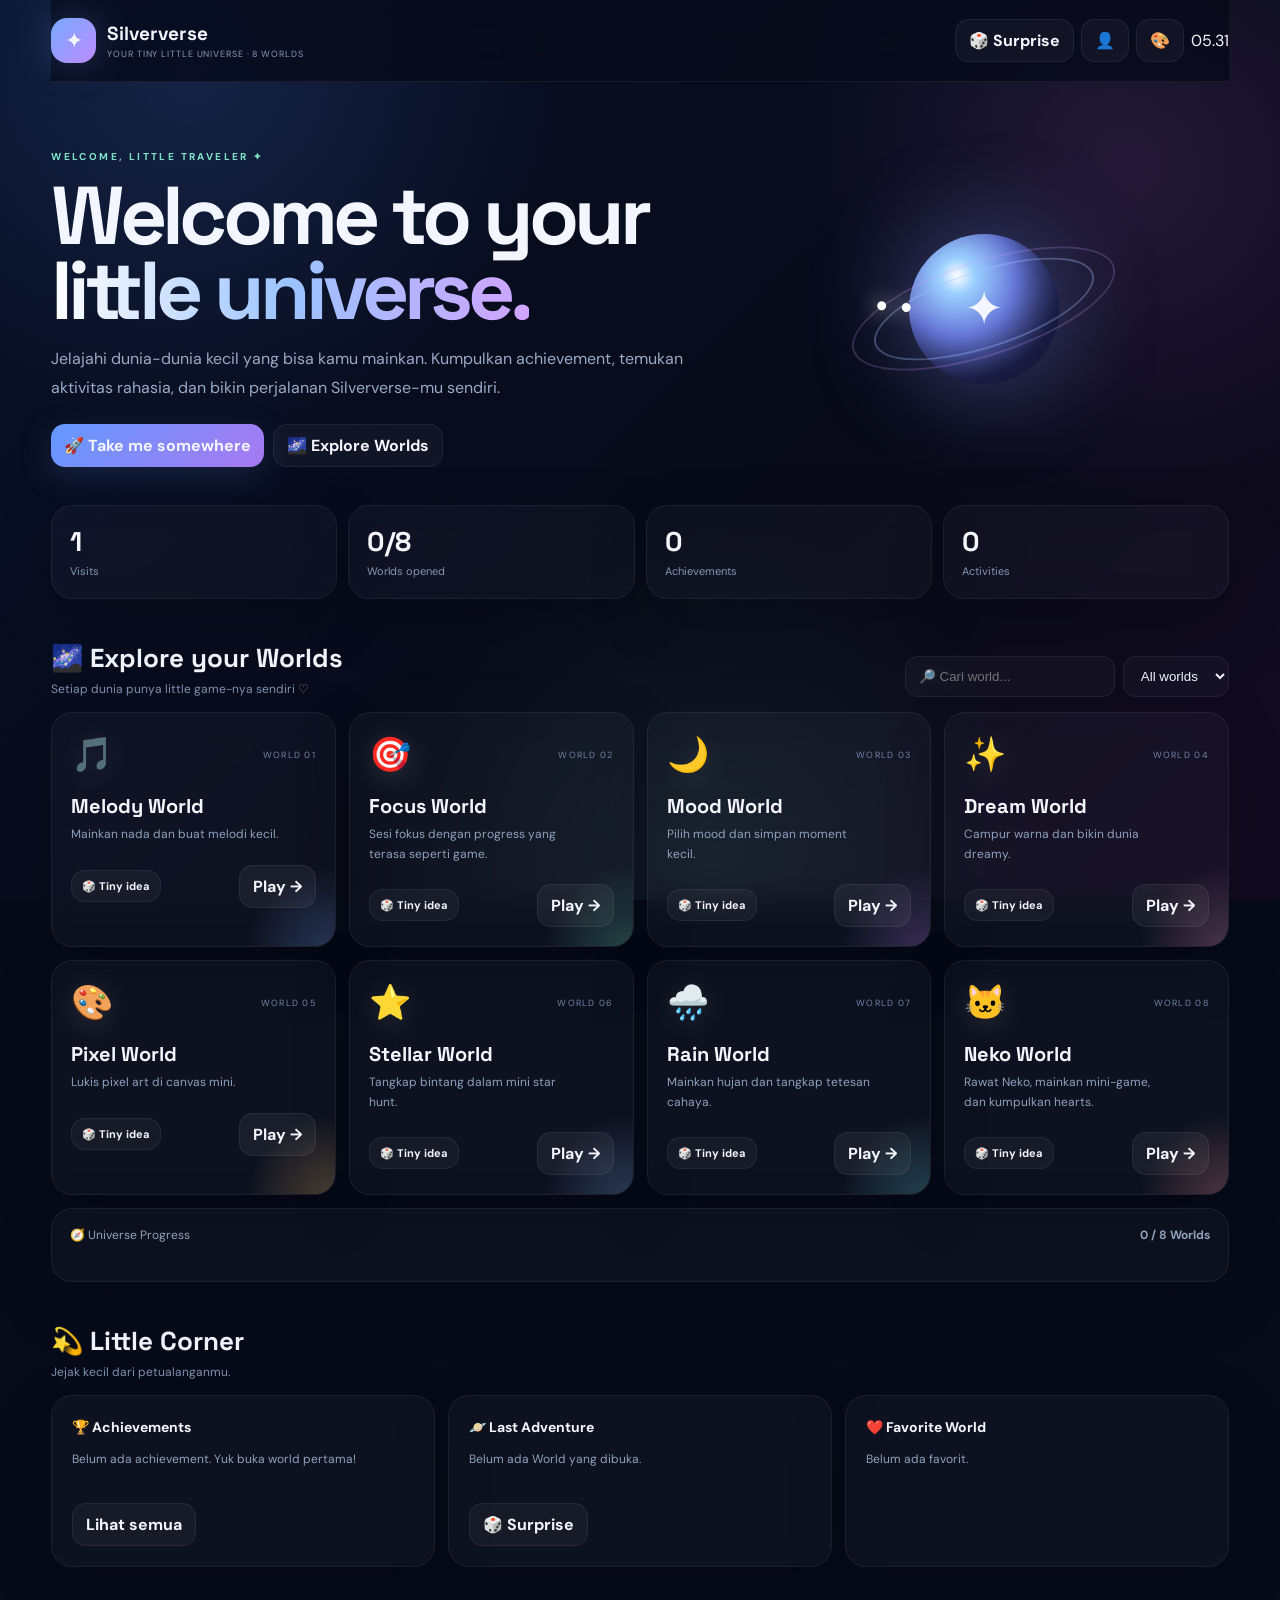
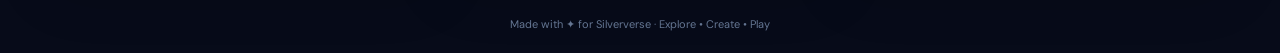
==== commit 9e4c571d: "Add files via upload" ====
--- a/index.html
+++ b/index.html
@@ -1,198 +1,63 @@
 <!doctype html>
-<html lang="id">
-<head>
-<meta charset="utf-8">
-<meta name="viewport" content="width=device-width, initial-scale=1">
-<title>Silververse 2.0 — Cosmic Dashboard</title>
-<meta name="description" content="Silververse 2.0 — 8 Worlds cosmic productivity playground.">
-<link rel="preconnect" href="https://fonts.googleapis.com">
-<link rel="preconnect" href="https://fonts.gstatic.com" crossorigin>
-<link href="https://fonts.googleapis.com/css2?family=Inter:wght@400;500;600;700;800&family=Space+Grotesk:wght@500;600;700&display=swap" rel="stylesheet">
+<html lang="id"><head><meta charset="utf-8"><meta name="viewport" content="width=device-width,initial-scale=1">
+<title>Silververse ✦ Little Universe</title>
+<link rel="preconnect" href="https://fonts.googleapis.com"><link rel="preconnect" href="https://fonts.gstatic.com" crossorigin>
+<link href="https://fonts.googleapis.com/css2?family=DM+Sans:wght@400;500;600;700;800&family=Space+Grotesk:wght@600;700&display=swap" rel="stylesheet">
 <style>
-:root{
- --bg:#050816;--panel:rgba(14,21,43,.72);--panel2:rgba(18,29,57,.86);--line:rgba(160,190,255,.16);
- --text:#eef4ff;--muted:#9eacd0;--accent:#7aa8ff;--accent2:#b58cff;--good:#7ff0c7;
- --shadow:0 24px 70px rgba(0,0,0,.35);--radius:24px;
-}
-*{box-sizing:border-box} html{scroll-behavior:smooth}
-body{margin:0;color:var(--text);font-family:Inter,system-ui,sans-serif;background:
-radial-gradient(circle at 15% 5%,rgba(75,125,255,.18),transparent 28%),
-radial-gradient(circle at 90% 15%,rgba(181,140,255,.15),transparent 26%),
-linear-gradient(180deg,#050816 0%,#070b1b 45%,#050713 100%);min-height:100vh;overflow-x:hidden}
-#stars,#stars2{position:fixed;inset:0;pointer-events:none;z-index:-1;background-repeat:repeat}
-#stars{background-image:radial-gradient(1px 1px at 20px 30px,#fff,transparent),radial-gradient(1px 1px at 140px 80px,#a8c8ff,transparent),radial-gradient(1px 1px at 300px 160px,#fff,transparent);background-size:380px 260px;opacity:.55;animation:drift 34s linear infinite}
-#stars2{background-image:radial-gradient(1px 1px at 60px 120px,#fff,transparent),radial-gradient(1px 1px at 220px 40px,#bda7ff,transparent);background-size:520px 340px;opacity:.3;animation:drift 52s linear infinite reverse}
-@keyframes drift{to{transform:translate3d(-380px,260px,0)}}
-.wrap{max-width:1240px;margin:auto;padding:24px}
-.top{display:flex;align-items:center;justify-content:space-between;gap:18px;position:sticky;top:0;z-index:20;padding:12px 0;background:linear-gradient(180deg,rgba(5,8,22,.92),rgba(5,8,22,.62),transparent);backdrop-filter:blur(10px)}
-.brand{display:flex;align-items:center;gap:12px}.logo{width:44px;height:44px;border-radius:15px;display:grid;place-items:center;font-size:22px;background:linear-gradient(135deg,#6f9cff,#b78bff);box-shadow:0 0 30px rgba(122,168,255,.3)}
-.brand b{font-family:"Space Grotesk";font-size:20px}.brand small{display:block;color:var(--muted);font-size:11px;margin-top:2px}
-.actions{display:flex;gap:8px;flex-wrap:wrap;justify-content:flex-end}
-button{border:1px solid var(--line);color:var(--text);background:rgba(20,30,58,.72);padding:10px 13px;border-radius:13px;cursor:pointer;font:inherit;font-weight:600;transition:.2s}
-button:hover{transform:translateY(-2px);border-color:rgba(140,180,255,.45);background:rgba(31,46,84,.9)}
-.primary{background:linear-gradient(135deg,#5f8fff,#9e75ef);border:0;box-shadow:0 10px 28px rgba(98,135,255,.2)}
-.hero{display:grid;grid-template-columns:1.3fr .7fr;gap:18px;margin-top:28px}
-.card{background:var(--panel);border:1px solid var(--line);border-radius:var(--radius);box-shadow:var(--shadow);backdrop-filter:blur(18px)}
-.heroMain{padding:38px;position:relative;overflow:hidden}
-.heroMain:after{content:"";position:absolute;width:260px;height:260px;border-radius:50%;right:-100px;top:-100px;background:radial-gradient(circle,rgba(127,240,199,.2),transparent 65%)}
-.eyebrow{color:var(--good);font-size:12px;font-weight:800;letter-spacing:.16em;text-transform:uppercase}
-h1{font-family:"Space Grotesk";font-size:clamp(38px,6vw,72px);line-height:.98;margin:12px 0 18px;letter-spacing:-.05em}
-.heroMain p{max-width:700px;color:var(--muted);font-size:16px;line-height:1.7;margin:0 0 22px}
-.heroBtns{display:flex;gap:10px;flex-wrap:wrap}
-.stats{padding:22px;display:grid;grid-template-columns:1fr 1fr;gap:10px}
-.stat{padding:18px;border-radius:18px;background:rgba(255,255,255,.035);border:1px solid var(--line)}
-.stat strong{display:block;font-size:28px;font-family:"Space Grotesk"}.stat span{color:var(--muted);font-size:12px}
-.sectionHead{display:flex;align-items:end;justify-content:space-between;gap:15px;margin:38px 0 15px}
-.sectionHead h2{font-family:"Space Grotesk";font-size:27px;margin:0}.sectionHead p{margin:5px 0 0;color:var(--muted);font-size:13px}
-.tools{display:flex;gap:9px;flex-wrap:wrap}.search{min-width:220px;padding:11px 14px;border-radius:13px;border:1px solid var(--line);outline:none;background:rgba(10,16,34,.75);color:var(--text)}
-.worlds{display:grid;grid-template-columns:repeat(4,1fr);gap:14px}
-.world{padding:19px;min-height:190px;display:flex;flex-direction:column;justify-content:space-between;position:relative;overflow:hidden;cursor:pointer;transition:.25s}
-.world:hover{transform:translateY(-6px) scale(1.01);border-color:rgba(150,190,255,.4);box-shadow:0 28px 70px rgba(0,0,0,.45)}
-.world:before{content:"";position:absolute;inset:auto -30px -60px auto;width:150px;height:150px;border-radius:50%;background:radial-gradient(circle,var(--wc),transparent 70%);opacity:.2}
-.icon{font-size:34px}.tag{font-size:10px;letter-spacing:.1em;color:var(--muted);text-transform:uppercase}.world h3{margin:6px 0;font-family:"Space Grotesk";font-size:20px}.world p{color:var(--muted);font-size:12px;line-height:1.5;margin:0}.go{align-self:flex-start;margin-top:14px;font-size:12px;padding:8px 10px}
-.quick{display:grid;grid-template-columns:repeat(3,1fr);gap:14px;margin-top:14px}.quick .card{padding:20px}
-.progress{height:8px;background:rgba(255,255,255,.08);border-radius:10px;overflow:hidden;margin-top:10px}.progress i{display:block;height:100%;width:0;background:linear-gradient(90deg,var(--accent),var(--accent2),var(--good));transition:1s}
-.footer{color:var(--muted);font-size:12px;text-align:center;padding:40px 0 20px}
-.modal{position:fixed;inset:0;background:rgba(1,3,12,.72);display:none;align-items:center;justify-content:center;padding:20px;z-index:100;backdrop-filter:blur(12px)}
-.modal.open{display:flex}.modalBox{width:min(620px,100%);padding:26px;max-height:86vh;overflow:auto}
-.modalHead{display:flex;justify-content:space-between;align-items:center;gap:10px}.modalHead h3{margin:0;font-family:"Space Grotesk";font-size:25px}
-.close{width:38px;height:38px;padding:0}
-.choices{display:grid;grid-template-columns:1fr 1fr;gap:10px;margin-top:18px}.choice{text-align:left;padding:16px}.choice b{display:block}.choice span{font-size:12px;color:var(--muted)}
-.toast{position:fixed;right:22px;bottom:22px;padding:13px 16px;border:1px solid var(--line);border-radius:14px;background:rgba(15,23,48,.94);box-shadow:var(--shadow);transform:translateY(30px);opacity:0;pointer-events:none;transition:.25s;z-index:150}.toast.show{transform:none;opacity:1}
-.teleport{position:fixed;inset:0;z-index:140;display:none;place-items:center;background:#02030b}.teleport.show{display:grid}.portal{width:170px;height:170px;border-radius:50%;border:2px solid #9abaff;box-shadow:0 0 30px #7aa8ff,0 0 120px #9e75ef;animation:portal 1.05s ease-in-out forwards}@keyframes portal{0%{transform:scale(.1);opacity:0}45%{opacity:1}100%{transform:scale(8);opacity:0}}
-@media(max-width:900px){.hero{grid-template-columns:1fr}.worlds{grid-template-columns:repeat(2,1fr)}}
-@media(max-width:600px){.wrap{padding:15px}.top{align-items:flex-start}.actions{max-width:60%}.brand small{display:none}.heroMain{padding:25px}.worlds,.quick{grid-template-columns:1fr}.world{min-height:160px}.sectionHead{align-items:flex-start;flex-direction:column}.search{width:100%;min-width:0}.choices{grid-template-columns:1fr}h1{font-size:44px}}
-</style>
-</head>
-<body>
-<div id="stars"></div><div id="stars2"></div>
-<div class="wrap">
-<header class="top">
-  <div class="brand"><div class="logo">✦</div><div><b>Silververse 2.0</b><small>8 Worlds · One Cosmic Space</small></div></div>
-  <div class="actions">
-    <button onclick="surprise()">🎲 Surprise Me</button>
-    <button onclick="openModal('profile')">👤 Profile</button>
-    <button onclick="openModal('themes')">🎨 Theme</button>
-  </div>
-</header>
-
-<section class="hero">
-  <div class="card heroMain">
-    <div class="eyebrow">✦ Welcome back, traveler</div>
-    <h1>Explore your<br>Silververse.</h1>
-    <p>Delapan World dengan suasana berbeda, animasi cosmic, progress tersimpan, achievement, dan portal teleport yang bikin dashboard terasa hidup.</p>
-    <div class="heroBtns"><button class="primary" onclick="surprise()">🎲 Surprise Me</button><button onclick="document.getElementById('worldSection').scrollIntoView()">🚀 Explore 8 Worlds</button></div>
-  </div>
-  <aside class="card stats">
-    <div class="stat"><strong id="visit">0</strong><span>Visits</span></div>
-    <div class="stat"><strong id="opened">0/8</strong><span>Worlds opened</span></div>
-    <div class="stat"><strong id="ach">0</strong><span>Achievements</span></div>
-    <div class="stat"><strong id="themeName">Cosmic</strong><span>Current theme</span></div>
-  </aside>
-</section>
-
-<section id="worldSection">
-  <div class="sectionHead"><div><h2>🌌 8 Worlds</h2><p>Pilih portal yang mau kamu jelajahi.</p></div><div class="tools"><input id="search" class="search" placeholder="🔎 Cari World..." oninput="renderWorlds()"></div></div>
-  <div id="worlds" class="worlds"></div>
-</section>
-
-<section>
- <div class="sectionHead"><div><h2>⚡ Quick Center</h2><p>Kontrol Silververse kamu.</p></div></div>
- <div class="quick">
-  <div class="card"><b>🏆 Achievement</b><p id="achText" style="color:var(--muted);font-size:13px">Mulai eksplorasi untuk membuka achievement.</p><div class="progress"><i id="achBar"></i></div></div>
-  <div class="card"><b>🧭 World Progress</b><p style="color:var(--muted);font-size:13px">Buka semua 8 World untuk menyelesaikan perjalanan.</p><div class="progress"><i id="worldBar"></i></div></div>
-  <div class="card"><b>🔊 Sound FX</b><p style="color:var(--muted);font-size:13px">Efek klik kecil untuk interaksi yang lebih hidup.</p><button onclick="toggleSound()" id="soundBtn">🔊 On</button></div>
- </div>
-</section>
-<div class="footer">Silververse 2.0 · Built for curiosity ✦</div>
-</div>
-
-<div id="modal" class="modal" onclick="if(event.target===this)closeModal()"><div class="card modalBox"><div class="modalHead"><h3 id="modalTitle"></h3><button class="close" onclick="closeModal()">×</button></div><div id="modalBody"></div></div></div>
-<div id="toast" class="toast"></div><div id="teleport" class="teleport"><div class="portal"></div></div>
-
+*{box-sizing:border-box}html{scroll-behavior:smooth}body{margin:0;color:#f3f6ff;font-family:"DM Sans",sans-serif;background:#070b19;overflow-x:hidden}
+body:before{content:"";position:fixed;inset:0;z-index:-3;background:radial-gradient(circle at 15% 8%,#5c8cff28,transparent 27%),radial-gradient(circle at 88% 18%,#d27bff22,transparent 25%),radial-gradient(circle at 55% 95%,#61e7cf14,transparent 30%),linear-gradient(135deg,#071127,#080a18 58%,#120b20)}
+body:after{content:"✦  ·  ✧    ·      ✦   ·   ✧";position:fixed;inset:0;z-index:-2;opacity:.12;color:#fff;font-size:28px;letter-spacing:45px;line-height:90px;transform:rotate(-8deg) scale(1.2);pointer-events:none;animation:drift 28s linear infinite}
+@keyframes drift{50%{transform:rotate(-8deg) translate3d(-25px,18px,0) scale(1.2)}}
+.wrap{width:min(1180px,92vw);margin:auto}.top{display:flex;align-items:center;justify-content:space-between;padding:18px 0;position:sticky;top:0;z-index:20;background:#070b19cc;backdrop-filter:blur(18px);border-bottom:1px solid #fff1}
+.brand{display:flex;gap:11px;align-items:center}.logo{width:45px;height:45px;border-radius:16px;display:grid;place-items:center;background:linear-gradient(135deg,#77a9ff,#bd8cff);box-shadow:0 0 38px #789dff44;font-size:22px}.brand b{font:700 19px "Space Grotesk"}.brand small{display:block;color:#899abd;font-size:9px;letter-spacing:.1em;margin-top:2px}
+.top-actions{display:flex;gap:7px;align-items:center}button{font:inherit;color:inherit;cursor:pointer;border:1px solid #fff1;background:#ffffff0a;padding:10px 13px;border-radius:14px;font-weight:700;transition:.2s}button:hover{transform:translateY(-2px);background:#ffffff16;border-color:#91b5ff55}.primary{border:0;background:linear-gradient(135deg,#6399ff,#a879f1);box-shadow:0 10px 35px #739bff2b}
+.hero{padding:68px 0 38px;display:grid;grid-template-columns:1.15fr .85fr;gap:25px;align-items:center}.kicker{font-size:10px;letter-spacing:.24em;color:#7de2c5;font-weight:800}.hero h1{font:700 clamp(46px,7vw,82px)/.92 "Space Grotesk";letter-spacing:-.06em;margin:15px 0}.hero h1 span{background:linear-gradient(90deg,#fff,#9bc3ff,#d0a4ff);color:transparent;background-clip:text}.hero p{color:#99a9c6;max-width:650px;line-height:1.8;font-size:1rem}.hero-actions{display:flex;gap:9px;flex-wrap:wrap;margin-top:22px}
+.universe{position:relative;width:250px;height:250px;margin:auto;display:grid;place-items:center}.planet{width:150px;height:150px;border-radius:50%;display:grid;place-items:center;font-size:48px;background:radial-gradient(circle at 32% 28%,#fff,#9bd0ff 12%,#6879db 40%,#22254f 72%);box-shadow:0 0 100px #7c9eff66, inset -18px -18px 35px #0b0d2a77;animation:float 4s ease-in-out infinite}.ring{position:absolute;width:230px;height:78px;border:2px solid #9ec0ff55;border-radius:50%;transform:rotate(-18deg);animation:spin 12s linear infinite}.ring:after{content:"";position:absolute;width:9px;height:9px;border-radius:50%;background:#fff;top:7px;left:35px;box-shadow:0 0 20px #fff}.ring2{width:275px;height:95px;border-color:#d59aff35;animation-duration:19s;animation-direction:reverse}@keyframes float{50%{transform:translateY(-10px) rotate(2deg)}}@keyframes spin{to{transform:rotate(360deg)}}
+.stats{display:grid;grid-template-columns:repeat(4,1fr);gap:11px}.stat,.panel,.world,.quick>div{background:#ffffff08;border:1px solid #fff1;border-radius:21px;box-shadow:0 20px 60px #0003;backdrop-filter:blur(14px)}.stat{padding:18px}.stat b{display:block;font:700 27px "Space Grotesk"}.stat span{font-size:11px;color:#8497b7}
+.section{padding-top:42px}.head{display:flex;justify-content:space-between;align-items:end;gap:15px;margin-bottom:15px}.head h2{font:700 26px "Space Grotesk";margin:0}.head p{color:#8193b1;font-size:12px;margin:6px 0 0}.filters{display:flex;gap:8px}.search,.filter{padding:11px 13px;border-radius:13px;border:1px solid #fff1;background:#ffffff08;color:#eef4ff;outline:0}.search{width:210px}.filter option{background:#10172b}
+.worlds{display:grid;grid-template-columns:repeat(4,1fr);gap:13px}.world{min-height:235px;padding:19px;position:relative;overflow:hidden;transition:.25s}.world:before{content:"";position:absolute;width:190px;height:190px;right:-95px;bottom:-105px;border-radius:50%;background:radial-gradient(circle,var(--c),transparent 67%);opacity:.28}.world:hover{transform:translateY(-7px) scale(1.01);border-color:#8bb3ff55;box-shadow:0 28px 70px #0006}.wt,.foot{display:flex;justify-content:space-between;align-items:center;gap:10px;position:relative}.icon{font-size:34px;filter:drop-shadow(0 5px 14px #fff2)}.num{font-size:9px;letter-spacing:.14em;color:#7185a8}.world h3{font:700 20px "Space Grotesk";margin:16px 0 6px}.world p{color:#8fa1be;font-size:12px;line-height:1.6;margin:0;max-width:210px}.foot{margin-top:auto;padding-top:20px}.mini{font-size:11px;padding:8px 10px}.enter{background:#ffffff0d}.badge{font-size:9px;color:#8eb3ff;letter-spacing:.12em}
+.progress{padding:18px;margin-top:13px}.progressTop{display:flex;justify-content:space-between;color:#91a2bd;font-size:12px}.bar{height:10px;background:#fff0a;border-radius:20px;margin-top:10px;overflow:hidden}.bar i{display:block;width:0;height:100%;background:linear-gradient(90deg,#71a0ff,#bb83f4,#75e5c8);border-radius:20px;transition:.7s}
+.quick{display:grid;grid-template-columns:repeat(3,1fr);gap:13px}.quick>div{padding:20px}.quick b{font-size:14px}.quick p{color:#8fa1bd;font-size:12px;line-height:1.7;min-height:42px}.toast{position:fixed;left:50%;bottom:25px;transform:translate(-50%,25px);opacity:0;z-index:100;padding:13px 17px;border-radius:16px;border:1px solid #fff2;background:#101a30f5;backdrop-filter:blur(18px);box-shadow:0 20px 60px #0008;transition:.25s}.toast.show{opacity:1;transform:translate(-50%,0)}
+.modal{position:fixed;inset:0;display:none;place-items:center;background:#02040ccc;backdrop-filter:blur(13px);z-index:90;padding:18px}.modal.show{display:grid}.box{width:min(650px,100%);max-height:86vh;overflow:auto;padding:27px;position:relative}.close{position:absolute;right:15px;top:15px;font-size:20px}.modal-kicker{font-size:10px;letter-spacing:.18em;color:#81b0ff}.box h2{font:700 30px "Space Grotesk";margin:8px 0 20px}.profile-grid{display:grid;grid-template-columns:repeat(3,1fr);gap:9px}.profile-grid div{padding:17px;border-radius:16px;background:#fff1}.profile-grid b{display:block;font:700 23px "Space Grotesk"}.profile-grid span,.muted{font-size:10px;color:#8193b0}.ach{display:flex;gap:12px;padding:13px;border-radius:15px;background:#fff1;margin:7px 0}.ach.off{opacity:.38}.ach small{display:block;color:#8193b0;margin-top:3px}.themes{display:grid;grid-template-columns:1fr 1fr;gap:10px}.theme{padding:17px;text-align:left}.theme.active{border-color:#87afff77;background:#87afff12}.teleport{position:fixed;inset:0;z-index:200;background:#050817;display:none;place-items:center;text-align:center}.teleport.show{display:grid;animation:warp .45s ease}.warp{font-size:70px;animation:warpSpin .45s ease}.teleport b{position:absolute;margin-top:160px;letter-spacing:.12em}@keyframes warp{from{opacity:0}to{opacity:1}}@keyframes warpSpin{from{transform:scale(.2) rotate(0)}to{transform:scale(1) rotate(360deg)}}
+@media(max-width:900px){.hero{grid-template-columns:1fr}.universe{margin-top:10px}.worlds{grid-template-columns:repeat(2,1fr)}}@media(max-width:620px){.top-actions #clock{display:none}.hero{padding-top:48px}.worlds,.quick{grid-template-columns:1fr}.stats{grid-template-columns:1fr 1fr}.head{align-items:stretch;flex-direction:column}.filters{display:flex}.search{flex:1;width:auto}.themes{grid-template-columns:1fr}.profile-grid{grid-template-columns:1fr 1fr}}
+</style></head>
+<body><div class="wrap">
+<header class="top"><div class="brand"><div class="logo">✦</div><div><b>Silververse</b><small>YOUR TINY LITTLE UNIVERSE · 8 WORLDS</small></div></div>
+<div class="top-actions"><button onclick="surprise()">🎲 Surprise</button><button onclick="profile()">👤</button><button onclick="themes()">🎨</button><span id="clock"></span></div></header>
+<section class="hero"><div><div class="kicker">WELCOME, LITTLE TRAVELER ✦</div><h1>Welcome to your<br><span>little universe.</span></h1><p>Jelajahi dunia-dunia kecil yang bisa kamu mainkan. Kumpulkan achievement, temukan aktivitas rahasia, dan bikin perjalanan Silververse-mu sendiri.</p><div class="hero-actions"><button class="primary" onclick="surprise()">🚀 Take me somewhere</button><button onclick="document.getElementById('worldSec').scrollIntoView()">🌌 Explore Worlds</button></div></div>
+<div class="universe"><div class="ring"></div><div class="ring ring2"></div><div class="planet">✦</div></div></section>
+<section class="stats"><div class="stat"><b id="visits">0</b><span>Visits</span></div><div class="stat"><b id="opened">0/8</b><span>Worlds opened</span></div><div class="stat"><b id="achievements">0</b><span>Achievements</span></div><div class="stat"><b id="activities">0</b><span>Activities</span></div></section>
+<section class="section" id="worldSec"><div class="head"><div><h2>🌌 Explore your Worlds</h2><p>Setiap dunia punya little game-nya sendiri ♡</p></div><div class="filters"><input class="search" id="search" placeholder="🔎 Cari world..."><select class="filter" id="filter"><option value="all">All worlds</option><option value="play">Play</option><option value="focus">Focus</option><option value="calm">Calm</option><option value="create">Create</option></select></div></div><div class="worlds" id="grid"></div>
+<div class="panel progress"><div class="progressTop"><span>🧭 Universe Progress</span><b id="progressText">0 / 8 Worlds</b></div><div class="bar"><i id="progressBar"></i></div></div></section>
+<section class="section"><div class="head"><div><h2>💫 Little Corner</h2><p>Jejak kecil dari petualanganmu.</p></div></div><div class="quick"><div><b>🏆 Achievements</b><p id="achSummary">Belum ada achievement. Yuk buka world pertama!</p><button onclick="achievements()">Lihat semua</button></div><div><b>🪐 Last Adventure</b><p id="last">Belum ada World yang dibuka.</p><button onclick="surprise()">🎲 Surprise</button></div><div><b>❤️ Favorite World</b><p id="fav">Belum ada favorit.</p></div></div></section>
+<footer style="text-align:center;color:#667895;font-size:11px;padding:50px 0 22px">Made with ✦ for Silververse · Explore • Create • Play</footer></div>
+<div class="modal" id="modal"><div class="panel box"><button class="close" onclick="closeModal()">×</button><div id="modalBody"></div></div></div><div class="toast" id="toast"></div>
+<div class="teleport" id="teleport"><div class="warp">✦</div><b>WARPING TO YOUR WORLD...</b></div>
 <script>
-const worlds=[
-{id:'melody',icon:'🎵',name:'Melody World',tag:'Sound',desc:'Play, create, dan nikmati dunia musik.',color:'#6f9cff',url:'apps/xylophone/index.html'},
-{id:'focus',icon:'🎯',name:'Focus World',tag:'Productivity',desc:'Tempat tenang untuk fokus dan menyelesaikan tugas.',color:'#7ff0c7',url:'apps/focusflow/index.html'},
-{id:'mood',icon:'🌙',name:'Mood World',tag:'Wellbeing',desc:'Kenali mood dan bangun suasana yang nyaman.',color:'#b58cff',url:'apps/lunara/index.html'},
-{id:'dream',icon:'✨',name:'Dream World',tag:'Creative',desc:'Eksplorasi warna dan ide-ide kreatif.',color:'#ff9ecf',url:'apps/colorlab/index.html'},
-{id:'pixel',icon:'🎨',name:'Pixel World',tag:'Playground',desc:'Masuk ke ruang pixel dan eksperimen visual.',color:'#ffbd70',url:'apps/pixel/index.html'},
-{id:'stellar',icon:'⭐',name:'Stellar World',tag:'Cosmic',desc:'Jelajahi bintang, planet, dan nuansa luar angkasa.',color:'#83b8ff',url:'apps/stellar/index.html'},
-{id:'rain',icon:'🌧️',name:'Rain World',tag:'Ambient',desc:'Suasana hujan yang lembut untuk menemani aktivitas.',color:'#72d5e8',url:'apps/rain/index.html'},
-{id:'neko',icon:'🐱',name:'Neko World',tag:'Cute',desc:'Dunia kucing kecil yang santai dan playful.',color:'#ff9b8d',url:'apps/neko/index.html'}
+const WORLDS=[
+{id:"melody",name:"Melody World",icon:"🎵",desc:"Mainkan nada dan buat melodi kecil.",cat:"play",path:"apps/melody/"},
+{id:"focus",name:"Focus World",icon:"🎯",desc:"Sesi fokus dengan progress yang terasa seperti game.",cat:"focus",path:"apps/focus/"},
+{id:"mood",name:"Mood World",icon:"🌙",desc:"Pilih mood dan simpan moment kecil.",cat:"calm",path:"apps/mood/"},
+{id:"dream",name:"Dream World",icon:"✨",desc:"Campur warna dan bikin dunia dreamy.",cat:"create",path:"apps/dream/"},
+{id:"pixel",name:"Pixel World",icon:"🎨",desc:"Lukis pixel art di canvas mini.",cat:"create",path:"apps/pixel/"},
+{id:"stellar",name:"Stellar World",icon:"⭐",desc:"Tangkap bintang dalam mini star hunt.",cat:"play",path:"apps/stellar/"},
+{id:"rain",name:"Rain World",icon:"🌧️",desc:"Mainkan hujan dan tangkap tetesan cahaya.",cat:"calm",path:"apps/rain/"},
+{id:"neko",name:"Neko World",icon:"🐱",desc:"Rawat Neko, mainkan mini-game, dan kumpulkan hearts.",cat:"play",path:"apps/neko/"}
 ];
-const themes={
-Cosmic:{accent:'#7aa8ff',accent2:'#b58cff',good:'#7ff0c7'},
-Aurora:{accent:'#5ee7c5',accent2:'#8c9eff',good:'#d7ff78'},
-Moonlight:{accent:'#b8c8ff',accent2:'#8fa4d8',good:'#e7ecff'},
-Nebula:{accent:'#ff82c8',accent2:'#a879ff',good:'#8fe9ff'}
-};
-let state=JSON.parse(localStorage.getItem('silververse2')||'null')||{visits:0,opened:[],achievements:[],theme:'Cosmic',sound:true};
-state.visits++; save();
-
-function save(){localStorage.setItem('silververse2',JSON.stringify(state));}
-function sfx(){if(!state.sound)return;try{const c=new AudioContext(),o=c.createOscillator(),g=c.createGain();o.frequency.value=520;g.gain.value=.035;o.connect(g);g.connect(c.destination);o.start();o.stop(c.currentTime+.055)}catch(e){}}
-function toast(t){const x=document.getElementById('toast');x.textContent=t;x.classList.add('show');setTimeout(()=>x.classList.remove('show'),2200)}
-function render(){
- document.getElementById('visit').textContent=state.visits;
- document.getElementById('opened').textContent=state.opened.length+'/8';
- document.getElementById('ach').textContent=state.achievements.length;
- document.getElementById('themeName').textContent=state.theme;
- document.getElementById('worldBar').style.width=(state.opened.length/8*100)+'%';
- document.getElementById('achBar').style.width=(state.achievements.length/5*100)+'%';
- document.getElementById('achText').textContent=state.achievements.length?state.achievements.join(' · '):'Mulai eksplorasi untuk membuka achievement.';
- document.getElementById('soundBtn').textContent=state.sound?'🔊 On':'🔇 Off';
- renderWorlds(); applyTheme();
-}
-function renderWorlds(){
- const q=(document.getElementById('search').value||'').toLowerCase();
- document.getElementById('worlds').innerHTML=worlds.filter(w=>(w.name+w.tag+w.desc).toLowerCase().includes(q)).map(w=>`
- <article class="card world" style="--wc:${w.color}" onclick="openWorld('${w.id}')">
-  <div><div class="icon">${w.icon}</div><div class="tag">${w.tag}</div><h3>${w.name}</h3><p>${w.desc}</p></div>
-  <button class="go" onclick="event.stopPropagation();openWorld('${w.id}')">Enter World →</button>
- </article>`).join('');
-}
-function unlock(a){
- if(!state.achievements.includes(a)){state.achievements.push(a);save();toast('🏆 Achievement unlocked: '+a);sfx();}
-}
-function openWorld(id){
- const w=worlds.find(x=>x.id===id); if(!w)return;
- sfx();
- if(!state.opened.includes(id))state.opened.push(id);
- if(id==='melody')unlock('First Melody');
- if(state.opened.length>=4)unlock('World Traveler');
- if(state.opened.length>=8)unlock('Universe Explorer');
- save();render();
- const t=document.getElementById('teleport');t.classList.add('show');
- setTimeout(()=>{window.location.href=w.url},650);
-}
-function surprise(){
- sfx();const w=worlds[Math.floor(Math.random()*worlds.length)];
- toast('🎲 Surprise: '+w.name+'!');
- setTimeout(()=>openWorld(w.id),500);
-}
-function openModal(type){
- sfx();document.getElementById('modal').classList.add('open');
- const title=document.getElementById('modalTitle'),body=document.getElementById('modalBody');
- if(type==='profile'){
-  title.textContent='👤 Your Profile';
-  body.innerHTML=`<div class="stats" style="padding:0;margin-top:18px">
-  <div class="stat"><strong>${state.visits}</strong><span>Total visits</span></div>
-  <div class="stat"><strong>${state.opened.length}/8</strong><span>Worlds explored</span></div>
-  <div class="stat"><strong>${state.achievements.length}</strong><span>Achievements</span></div>
-  <div class="stat"><strong>${Math.round(state.opened.length/8*100)}%</strong><span>Journey</span></div></div>
-  <p style="color:var(--muted);margin-top:18px">🏆 ${state.achievements.length?state.achievements.join(' · '):'Belum ada achievement.'}</p>`;
- }else{
-  title.textContent='🎨 Theme Studio';
-  body.innerHTML='<div class="choices">'+Object.keys(themes).map(k=>`<button class="choice" onclick="setTheme('${k}')"><b>${k}</b><span>Change your cosmic atmosphere</span></button>`).join('')+'</div>';
- }
-}
-function closeModal(){document.getElementById('modal').classList.remove('open')}
-function setTheme(k){state.theme=k;save();applyTheme();closeModal();toast('🎨 Theme changed to '+k);sfx();render()}
-function applyTheme(){const t=themes[state.theme]||themes.Cosmic;document.documentElement.style.setProperty('--accent',t.accent);document.documentElement.style.setProperty('--accent2',t.accent2);document.documentElement.style.setProperty('--good',t.good)}
-function toggleSound(){state.sound=!state.sound;save();render();toast(state.sound?'🔊 Sound ON':'🔇 Sound OFF')}
-document.addEventListener('keydown',e=>{if(e.key==='Escape')closeModal()});
-render();
-</script>
-</body>
-</html>+const ACH=[["first","🌟 First World","Buka World pertama"],["melody","🎵 Melody Maker","Mainkan Melody"],["mood","🌙 Mood Keeper","Simpan moment"],["focus","🎯 Focus Master","Mulai Focus"],["stellar","⭐ Stargazer","Tangkap bintang"],["dream","✨ Dreamer","Buat kombinasi warna"],["pixel","🎨 Pixel Maker","Gambar pixel"],["rain","🌧️ Rainy Soul","Mainkan Rain"],["neko","🐱 Neko Friend","Berinteraksi dengan Neko"],["traveler","🧭 Explorer I","Buka 4 World"],["complete","🚀 Universe Explorer","Buka semua 8 World"]];
+const KEY="sv2State";let state=JSON.parse(localStorage.getItem(KEY)||"{}");state.visits=(+state.visits||0)+1;state.opened=Array.isArray(state.opened)?state.opened:[];state.ach=Array.isArray(state.ach)?state.ach:[];state.activities=+state.activities||0;state.favorites=state.favorites||{};state.last=state.last||"";state.theme=state.theme||"cosmic";localStorage.setItem(KEY,JSON.stringify(state));
+function save(){localStorage.setItem(KEY,JSON.stringify(state))}
+function toast(x){const t=document.getElementById("toast");t.textContent=x;t.classList.add("show");clearTimeout(window.tt);window.tt=setTimeout(()=>t.classList.remove("show"),2800)}
+function unlock(id){if(!state.ach.includes(id)){state.ach.push(id);save();toast("✨ Achievement unlocked! "+(ACH.find(a=>a[0]===id)||["","🏆",""])[1])}}
+function enter(w){state.activities++;if(!state.opened.includes(w.id))state.opened.push(w.id);state.favorites[w.id]=(state.favorites[w.id]||0)+1;state.last=w.name;unlock("first");if(w.id!=="first") unlock(w.id);if(state.opened.length>=4)unlock("traveler");if(state.opened.length===8)unlock("complete");save();render();toast("💫 " + w.name);document.getElementById("teleport").classList.add("show");setTimeout(()=>location.href=w.path,480)}
+function surprise(){enter(WORLDS[Math.floor(Math.random()*WORLDS.length)])}
+function render(){let q=document.getElementById("search").value.toLowerCase().trim(),cat=document.getElementById("filter").value;let list=WORLDS.filter(w=>(cat==="all"||w.cat===cat)&&(w.name+" "+w.desc).toLowerCase().includes(q));document.getElementById("grid").innerHTML=list.map((w,i)=>`<article class="world" style="--c:${["#79a7ff","#75e4c5","#c18cff","#ff9dcc","#ffc978","#8abaff","#71dbe8","#ff9f9f"][WORLDS.indexOf(w)]}"><div class="wt"><span class="icon">${w.icon}</span><span class="num">WORLD ${String(WORLDS.indexOf(w)+1).padStart(2,"0")}</span></div><h3>${w.name}</h3><p>${w.desc}</p><div class="foot"><button class="mini" onclick="event.stopPropagation();surpriseIdea('${w.id}')">🎲 Tiny idea</button><button class="enter" onclick="event.stopPropagation();enter(WORLDS.find(x=>x.id==='${w.id}'))">Play →</button></div></article>`).join("")||"<div style='grid-column:1/-1;text-align:center;padding:50px;color:#8395b2'>World tidak ditemukan ✦</div>";
+document.getElementById("visits").textContent=state.visits;document.getElementById("opened").textContent=state.opened.length+"/8";document.getElementById("achievements").textContent=state.ach.length;document.getElementById("activities").textContent=state.activities;document.getElementById("progressText").textContent=state.opened.length+" / 8 Worlds";document.getElementById("progressBar").style.width=(state.opened.length/8*100)+"%";document.getElementById("achSummary").textContent=state.ach.length?state.ach.map(id=>(ACH.find(a=>a[0]===id)||["",id])[1]).join(" · "):"Belum ada achievement. Yuk buka world pertama!";document.getElementById("last").textContent=state.last||"Belum ada World yang dibuka.";let f=Object.entries(state.favorites).sort((a,b)=>b[1]-a[1])[0];document.getElementById("fav").textContent=f?WORLDS.find(w=>w.id===f[0]).name:"Belum ada favorit."}
+function surpriseIdea(id){const ideas={melody:"Coba bikin melodi yang terdengar seperti pagi.",focus:"Tantang dirimu menyelesaikan satu hal kecil.",mood:"Simpan satu moment baik hari ini.",dream:"Buat warna langit versi kamu.",pixel:"Gambar satu ikon mungil.",stellar:"Tangkap semua bintang yang kamu lihat.",rain:"Cari tetesan cahaya sebanyak mungkin.",neko:"Kasih Neko perhatian ekstra hari ini."};toast(WORLDS.find(w=>w.id===id).icon+" "+ideas[id])}
+function achievements(){openModal(`<div class="modal-kicker">YOUR COLLECTION</div><h2>${state.ach.length}/${ACH.length} unlocked</h2>${ACH.map(a=>`<div class="ach ${state.ach.includes(a[0])?"":"off"}"><span>${state.ach.includes(a[0])?"🏆":"🔒"}</span><div><b>${a[1]}</b><small>${a[2]}</small></div></div>`).join("")}`)}
+function profile(){let f=Object.entries(state.favorites).sort((a,b)=>b[1]-a[1])[0];openModal(`<div class="modal-kicker">TRAVELER CARD</div><h2>Little Traveler ✦</h2><div class="profile-grid"><div><b>${state.opened.length}/8</b><span>Worlds</span></div><div><b>${state.ach.length}</b><span>Achievements</span></div><div><b>${state.activities}</b><span>Activities</span></div></div><p class="muted" style="line-height:1.8">Favorite: ${f?WORLDS.find(w=>w.id===f[0]).name:"—"}<br>Universe progress: ${Math.round(state.opened.length/8*100)}%</p>`)}
+function themes(){const ts=[["cosmic","🌌","Cosmic"],["moon","🌙","Moonlight"],["aurora","🌿","Aurora"],["dreamy","🌸","Dreamy"]];openModal(`<div class="modal-kicker">ATMOSPHERE</div><h2>Choose your vibe</h2><div class="themes">${ts.map(t=>`<button class="theme ${state.theme===t[0]?"active":""}" onclick="setTheme('${t[0]}')">${t[1]} <b>${t[2]}</b></button>`).join("")}</div>`)}
+function setTheme(t){state.theme=t;save();document.body.dataset.theme=t;closeModal();toast("🎨 "+t+" mode")}
+function openModal(x){document.getElementById("modalBody").innerHTML=x;document.getElementById("modal").classList.add("show")}function closeModal(){document.getElementById("modal").classList.remove("show")}
+document.getElementById("search").oninput=render;document.getElementById("filter").onchange=render;document.getElementById("modal").onclick=e=>{if(e.target.id==="modal")closeModal()};setInterval(()=>document.getElementById("clock").textContent=new Date().toLocaleTimeString("id-ID",{hour:"2-digit",minute:"2-digit"}),1000);render();
+</script></body></html>
